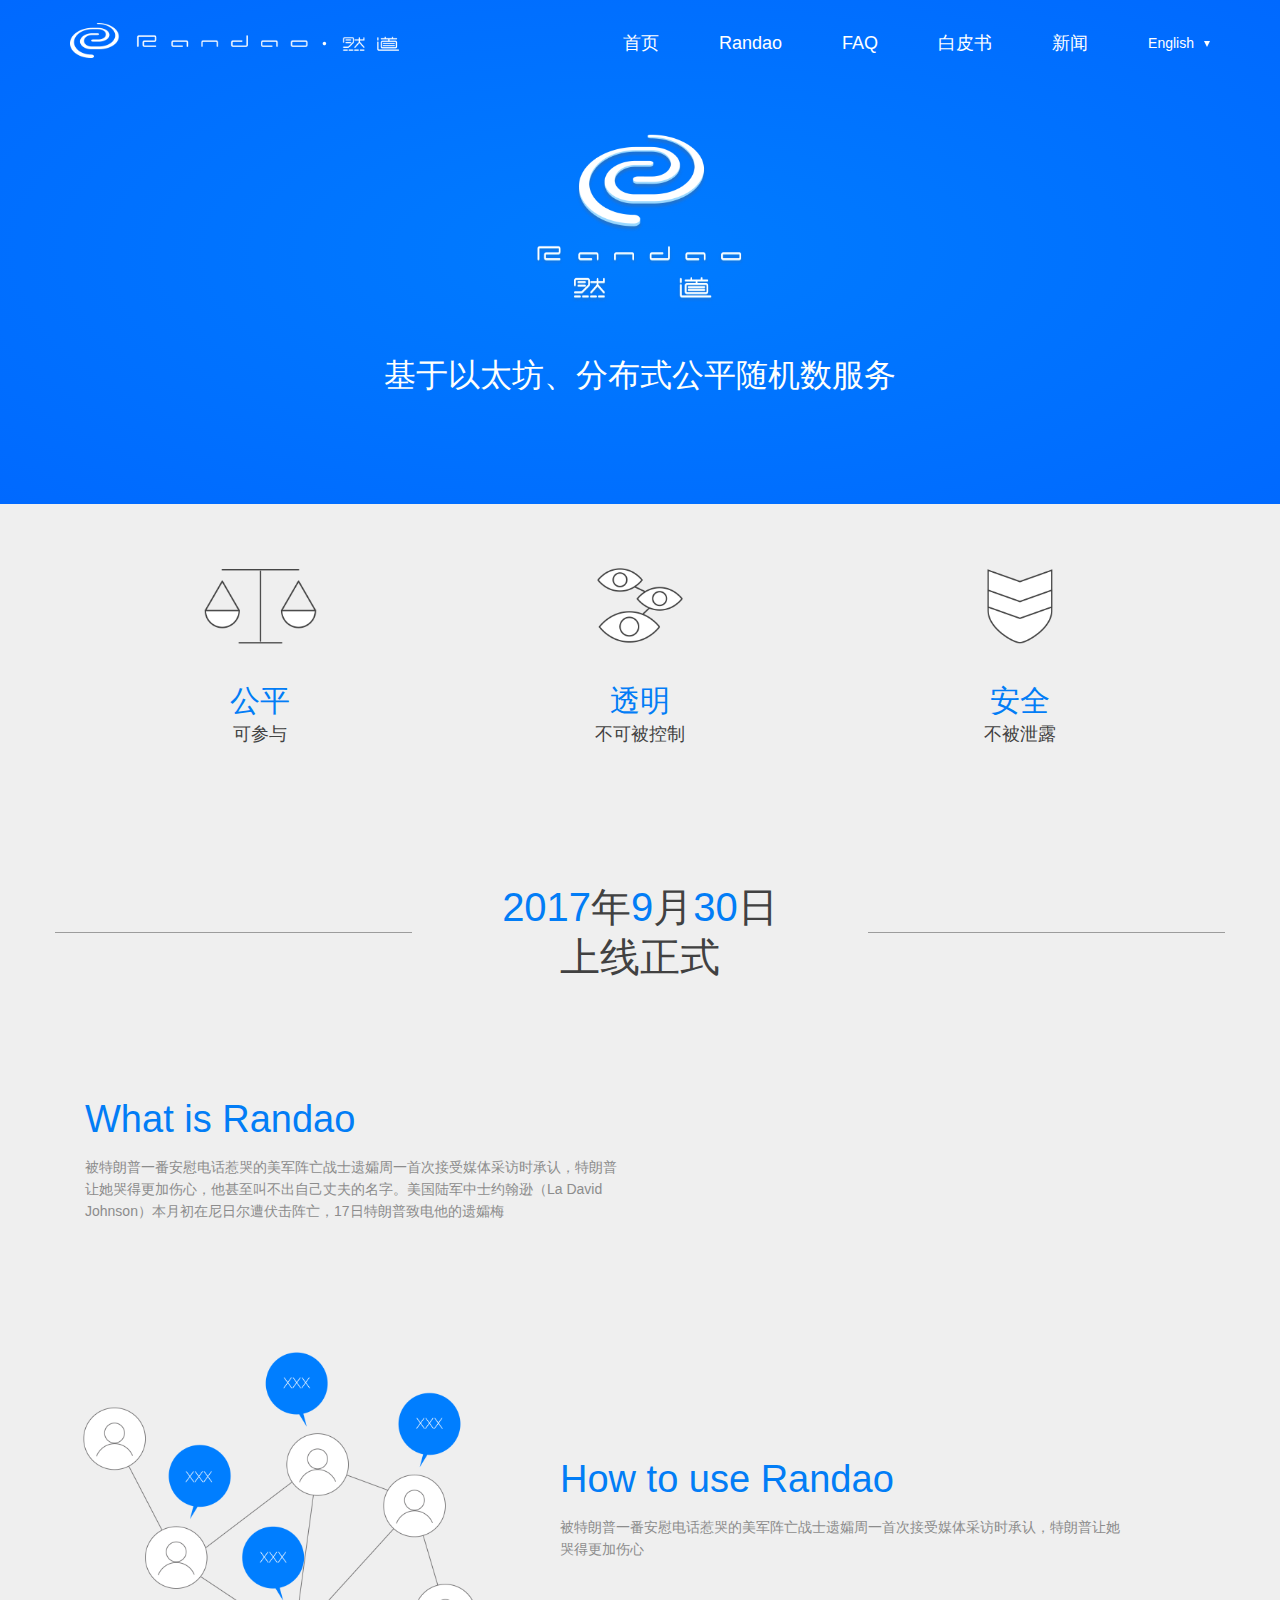
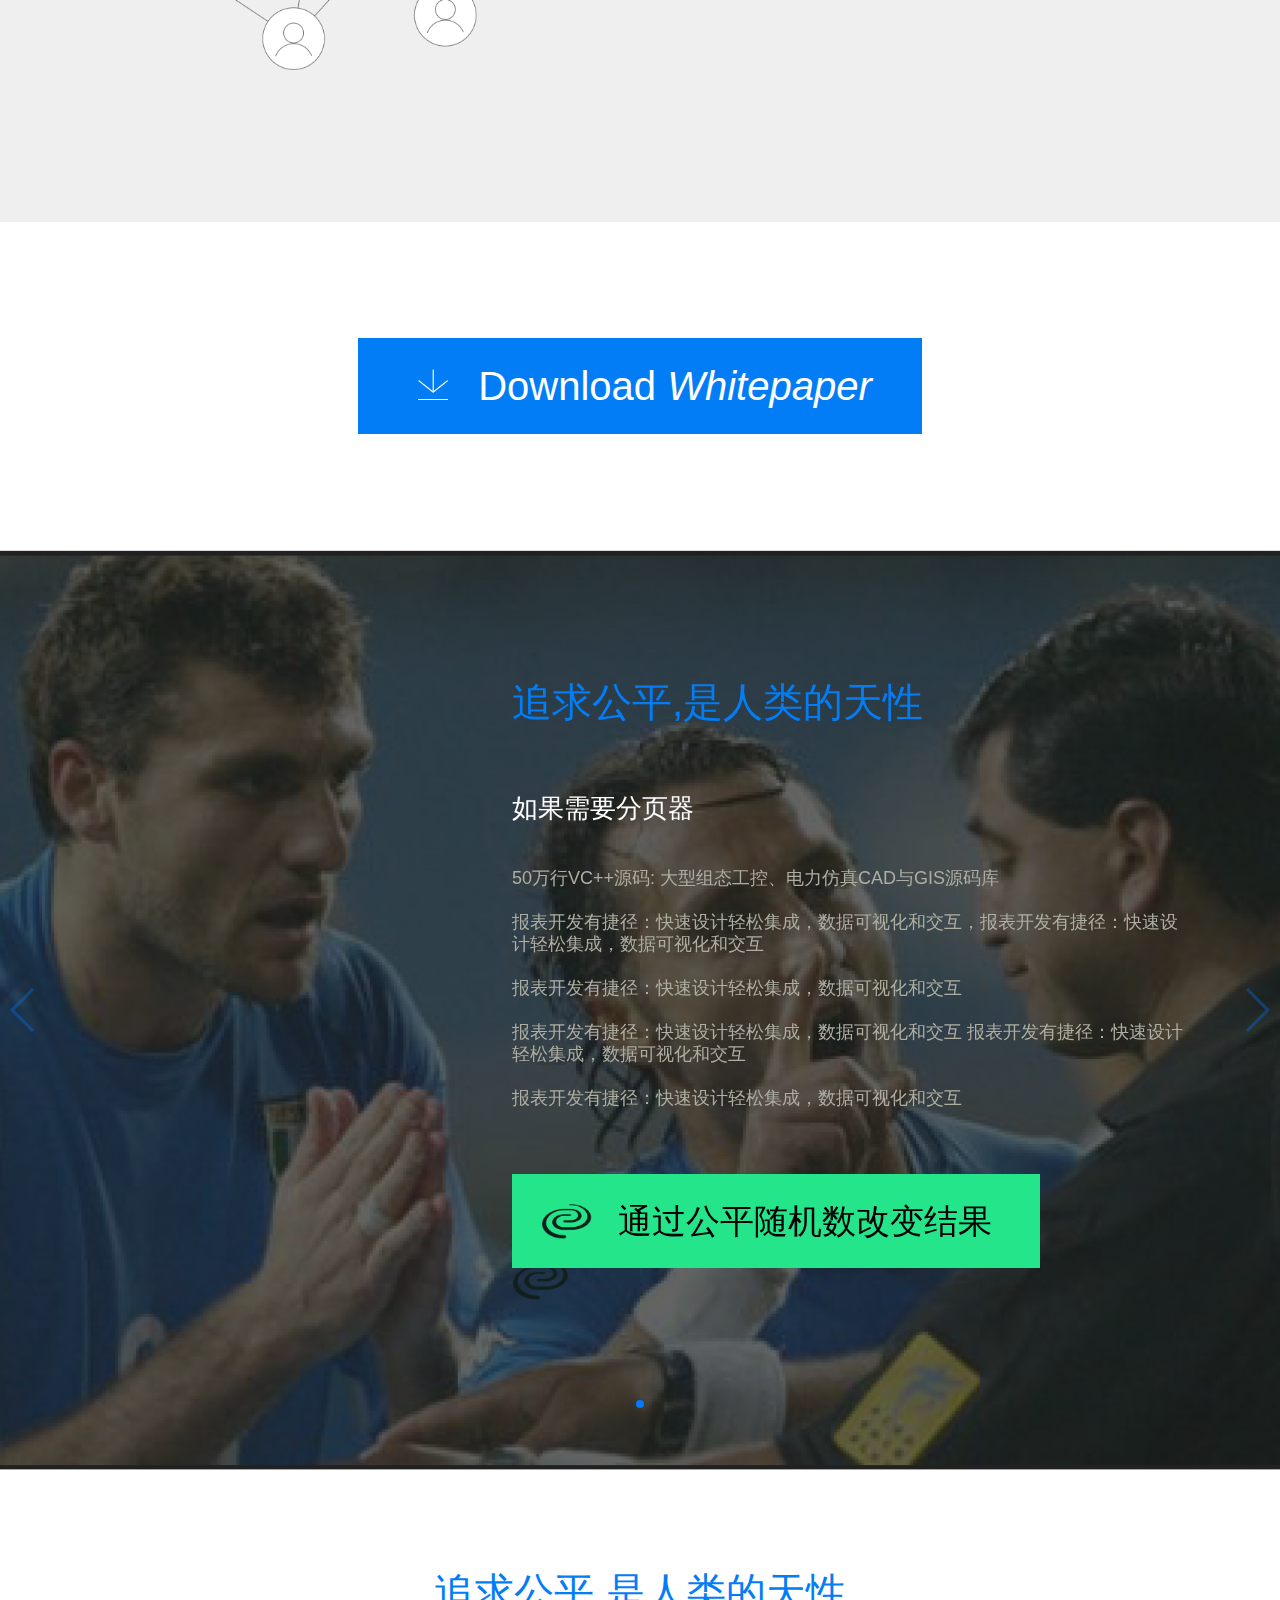
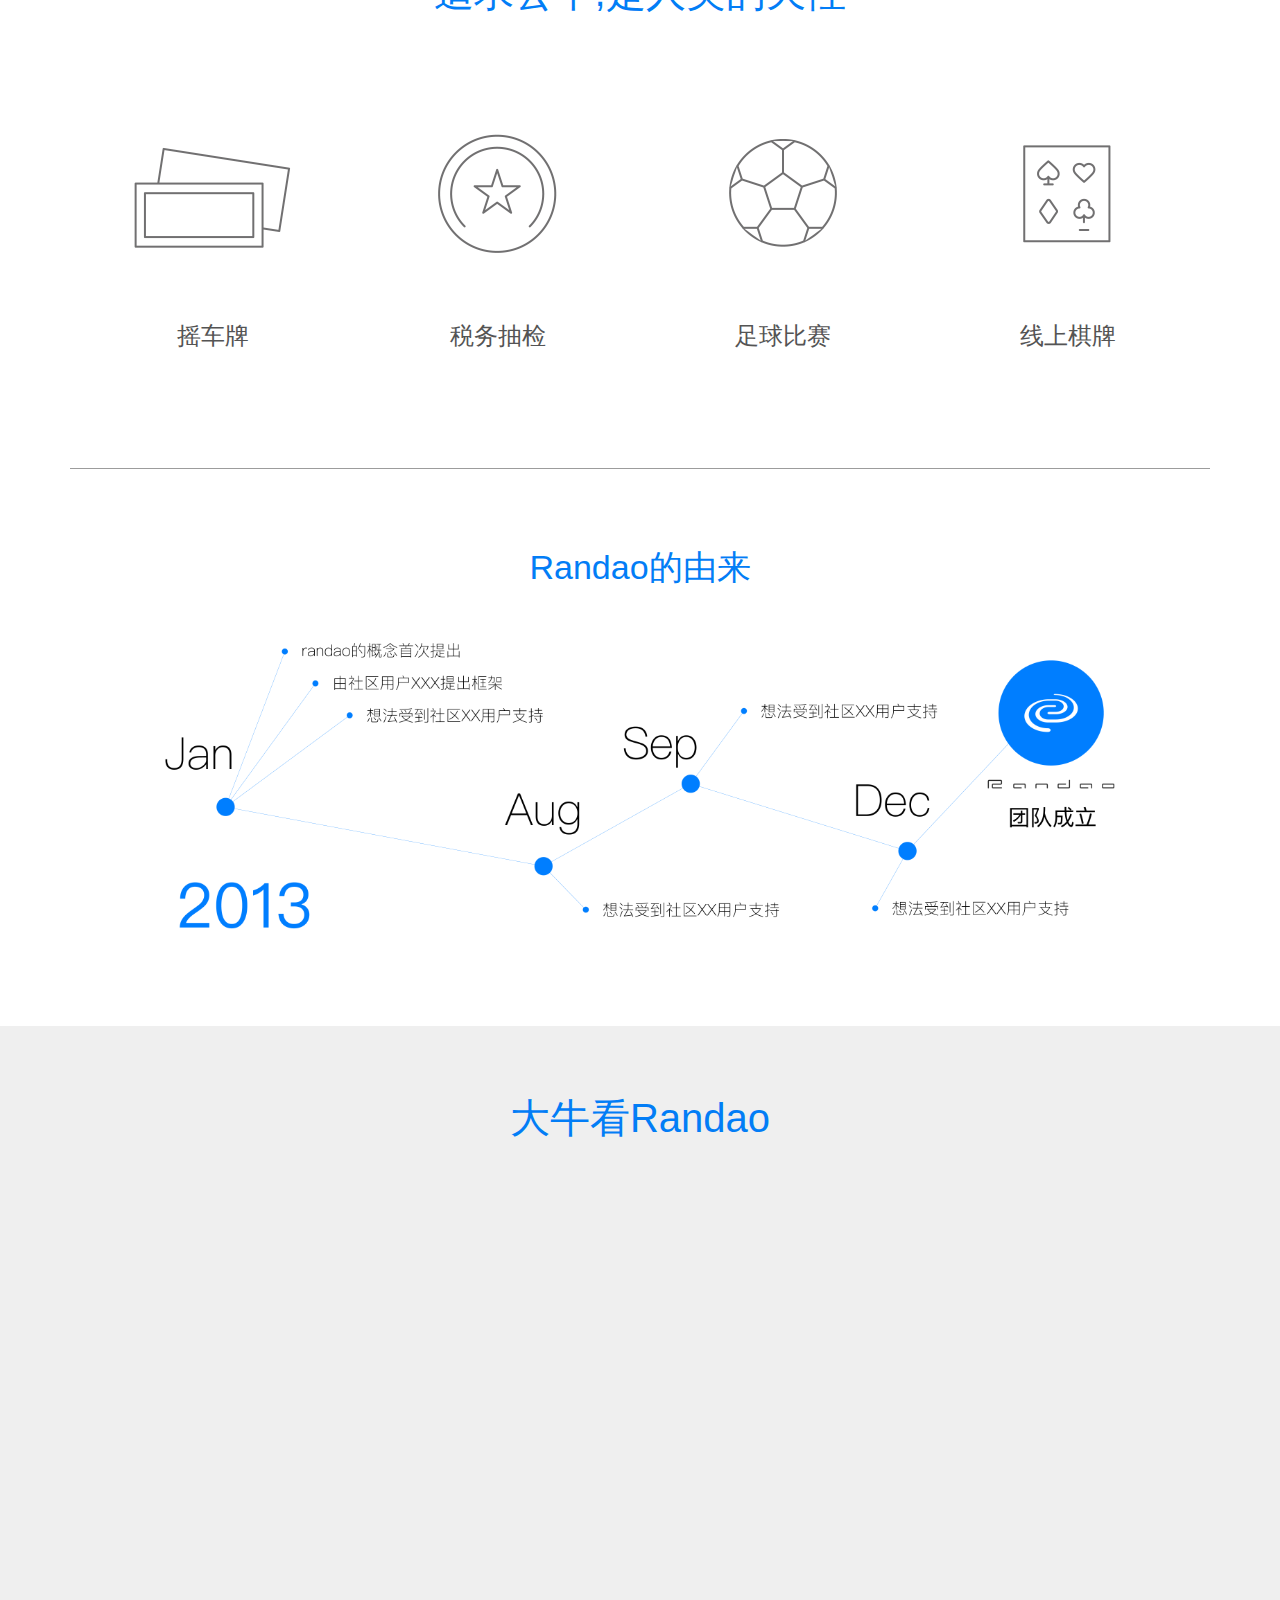
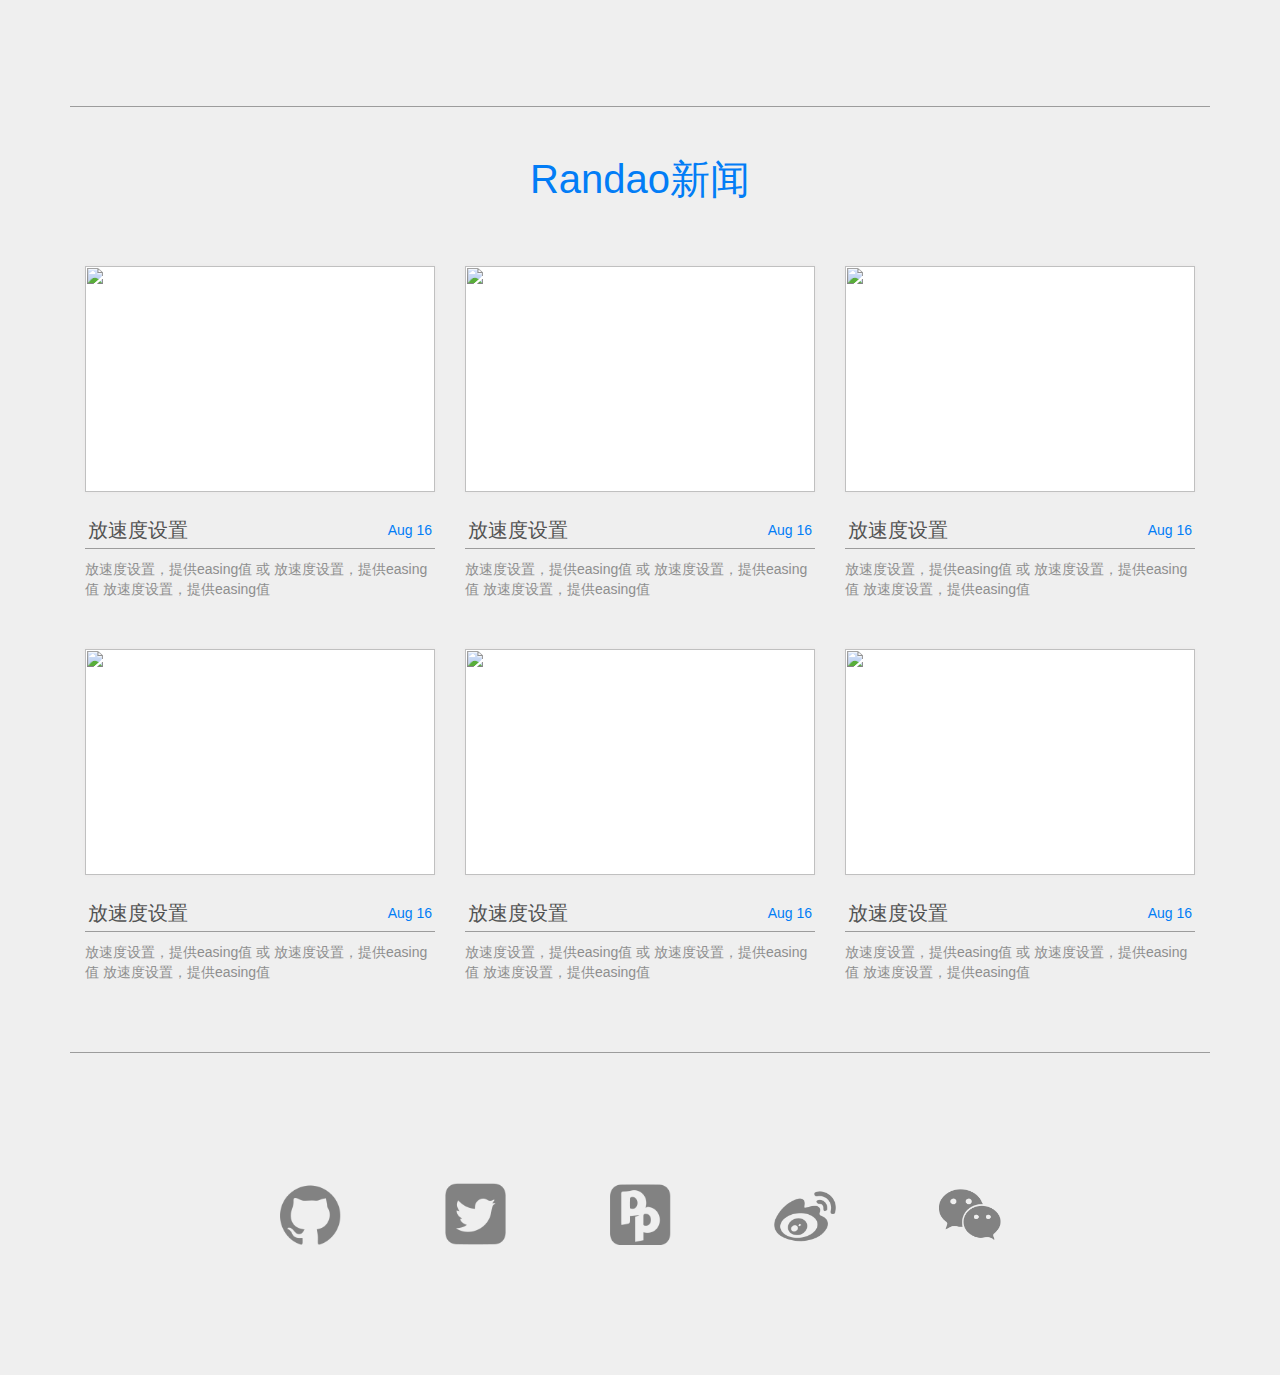
==== index-en.html @ d04df397 "增加新项目" ====
<!DOCTYPE html>
<html>
  <head>
    <meta charset="utf-8">
    <meta name="viewport" content="width=device-width,initial-scale=1, maximum-scale=1, minimum-scale=1, user-scalable=no">
    <link rel='icon' href='images/favicon.ico' type='image/x-ico'/> 
    <title>Randao</title>
  </head>
  <link rel="stylesheet" type="text/css" href="css/swiper.css">
  <link rel="stylesheet" type="text/css" href="css/bootstrap.min.css">
  <link rel="stylesheet" type="text/css" href="css/style.css">
  <body>
  <!--header navbar-fixed-top-->
    <div class="backtotop"><div class="bttbg"></div></div>
    <div class="header-wrap ">
        <div class="navbar navbar-inverse ">
            <div class="container">
                <a href="javascript:void(0);" class="logo"></a>
                <div class="navbar-header">
                    <button class="navbar-toggle collapsed" type="button" data-toggle="collapse" data-target=".navbar-collapse">
                        <span class="sr-only"></span>
                        <span class="icon-bar"></span>
                        <span class="icon-bar"></span>
                        <span class="icon-bar"></span>
                    </button>
                </div>
                <div class="country-box pull-right hidden-xs">
                    <div class="cur-country clearfix">
                        <!-- <img> -->
                        <span>English</span>
                        <i class="san1"></i>
                    </div>
                    <ul class="is-dropdown-submenu">
                        <li  class="is-submenu-item">
                            <a href="index.html">中文</a>
                        </li>
                        <li  class="is-submenu-item">
                            <a href="index-en.html">English</a>
                        </li>
                    </ul>
                </div>
                <div class="navbar-collapse collapse" role="navigation">
                    <ul class="nav navbar-nav">
                        <!-- <li class="hidden-sm hidden-md"><a href="javascript:void(0);">首页</a></li> -->
                        <li><a href="javascript:void(0);">首页</a></li>
                        <li><a href="javascript:void(0);">Randao</a></li>
                        <li><a href="javascript:void(0);">FAQ</a></li>
                        <li><a href="javascript:void(0);">白皮书</a></li>
                        <li><a href="javascript:void(0);">新闻</a></li>
                    </ul>
                </div>
            </div>
        </div>
        <div class="header-main">
            <div class="container">
                <div class="h-logo"></div>
                <p class="h-title">基于以太坊、分布式公平随机数服务</p>
            </div>
            <div class="circle-group">
                <div class="circle circle-1"></div>
                <div class="circle circle-2"></div>
                <div class="circle circle-3"></div>
            </div>
        </div>
    </div>
   <!--end header-->
   <!--introduce-->
   <div class="bg">
        <div class="container animation1">
            <div class="advantage clearfix">
                <div class="col-sm-6 col-md-4">
                    <div class="thumbnail  text-center advantage-infs">
                        <div class="advantage-ph advantage-ph1"></div>
                        <h3>公平</h3>
                        <p>可参与</p>
                    </div>
                </div>
                <div class="col-sm-6 col-md-4">
                    <div class="thumbnail text-center advantage-infs">
                        <div class="advantage-ph advantage-ph2"></div>
                        <h3>透明</h3>
                        <p>不可被控制</p>
                    </div>
                </div>
                <div class="col-sm-6 col-md-4">
                    <div class="thumbnail text-center advantage-infs">
                        <div class="advantage-ph advantage-ph3"></div>
                        <h3>安全</h3>
                        <p>不被泄露</p>
                    </div>
                </div>
            </div>
            <div class="row">
                <div class="online-time-box boxZC">
                    <div class="online-time text-center">
                        <p id="rolling"><em class="year">2017</em>年<em class="month">9</em>月<em class="date">30</em>日</p>
                        <p class="last">上线正式</p>
                    </div>
                </div>
            </div>
            <div class="random-state clearfix">
                <div class="col-sm-6 col-md-6">
                    <dl class="text-style what-randao">
                        <dt>What is Randao</dt>
                        <dd>被特朗普一番安慰电话惹哭的美军阵亡战士遗孀周一首次接受媒体采访时承认，特朗普让她哭得更加伤心，他甚至叫不出自己丈夫的名字。美国陆军中士约翰逊（La David Johnson）本月初在尼日尔遭伏击阵亡，17日特朗普致电他的遗孀梅</dd>
                    </dl>
                </div>
            </div>
            <div class="random-state clearfix">
                <div class="col-sm-5 col-md-5">
                    <div class="with-randao-ph">
                    </div>
                </div>
                <div class="col-sm-7 col-md-7">
                    <dl class="text-style with-randao">
                        <dt>How to use Randao</dt>
                        <dd>被特朗普一番安慰电话惹哭的美军阵亡战士遗孀周一首次接受媒体采访时承认，特朗普让她哭得更加伤心</dd>
                    </dl>
                </div>
            </div>
        </div>
   </div>
   <div class="upload-box text-center">
        <a href="javascript:void(0);" class="upload-btn">
            <span class="upload"><i></i></span>Download <i class="hidden-xs">Whitepaper</i>
        </a>
   </div>
   <!--end introduce-->
   <!--幻灯片-->
    <div class="swiper-container swiper-container-randao">
        <div class="swiper-wrapper">
            <div class="swiper-slide swiper-slide1">
                <div class="swiper-content">
                        <h3 class="title1">追求公平,是人类的天性</h3>
                        <h4 class="swiper-sub-t">如果需要分页器</h4>
                        <p>50万行VC++源码: 大型组态工控、电力仿真CAD与GIS源码库</p>
                        <p>报表开发有捷径：快速设计轻松集成，数据可视化和交互，报表开发有捷径：快速设计轻松集成，数据可视化和交互
        </p>
                        <p>报表开发有捷径：快速设计轻松集成，数据可视化和交互
        </p>
                        <p>报表开发有捷径：快速设计轻松集成，数据可视化和交互
        报表开发有捷径：快速设计轻松集成，数据可视化和交互
        </p>
                        <p>报表开发有捷径：快速设计轻松集成，数据可视化和交互
        </p>
                        <div class="swiper-tag hidden-xs">
                            通过公平随机数改变结果
                        </div>
                </div>
            </div>
<!--             <div class="swiper-slide">Slide 2</div>
            <div class="swiper-slide">Slide 3</div> -->
        </div>
        <!-- 如果需要分页器 -->
        <div class="swiper-pagination"></div>
        <!-- 如果需要导航按钮 -->
        <div class="swiper-button-prev"></div>
        <div class="swiper-button-next"></div>
    </div>
   <!--幻灯片-->
   <!--journey-->
   <div class="journey">
        <div class="container">
            <div class="usage-list text-center">
                <h3 class="usage-list-t">追求公平,是人类的天性</h3>
                <ul class="clearfix list-box">
                    <li class="col-sm-3 col-md-3">
                        <div class="type-ph type-ph1"></div>
                        <p>摇车牌</p>
                    </li>
                    <li class="col-sm-3 col-md-3">
                        <div class="type-ph type-ph2"></div>
                        <p>税务抽检</p>
                    </li>
                    <li class="col-sm-3 col-md-3">
                        <div class="type-ph type-ph3"></div>
                        <p>足球比赛</p>
                    </li>
                    <li class="col-sm-3 col-md-3">
                        <div class="type-ph type-ph4"></div>
                        <p>线上棋牌</p>
                    </li>
                </ul>
            </div>
            <div class="origin">
                 <h3 class="title text-center">Randao的由来</h3>
                 <div class="col-md-10 col-sm-10 origin-ph">
                 </div>
            </div>
        </div>
   </div>
   <!--end journey-->
   <!--use-->
   <div class="bg use-box">
        <div class="container">
            <div class="chat-box box">
                <h3 class="title1 text-center">大牛看Randao</h3>
                <ul class="chat-list  clearfix">
                    <li class="chat-details">
                        <div class="chat-details-ph hidden-xs" ></div>
                        <div class="chat-infs">
                            <h3><em>老李</em>资深专家空手套白狼</h3>
                            <p>放速度设置，提供easing值 或 放速度设置，提供easing值 或 放asing值 或 放速度设置，提供easing值 或 放速度设置，提供easing值 或 </p>
                            <i class="san"></i>
                        </div>
                    </li>
                    <li class="chat-details">
                        <div class="chat-details-ph hidden-xs"></div>
                        <div class="chat-infs">
                            <h3><em>老李</em>资深专家空手套白狼</h3>
                            <p>放速度设置，提供easing值 或 放速度设置，提供easing值 或 放asing值 或 放速度设置，提供easing值 或 放速度设置，提供easing值 或 </p>
                            <i class="san"></i>
                        </div>
                    </li>
                </ul>
            </div>
            <!--新闻-->
            <div class="box news-box">
                <h3 class="title1 text-center">Randao新闻</h3>
                <ul class="news clearfix">
                    <li class="col-sm-4 col-md-4 news-item">
                        <img src="" >
                        <h4 class="news-title clearfix">
                            <em class="pull-right">Aug 16</em>
                            <span>放速度设置</span>
                        </h4>
                        <p>放速度设置，提供easing值 或 放速度设置，提供easing值
                        放速度设置，提供easing值</p>
                    </li>
                    <li class="col-sm-4 col-md-4 news-item">
                        <img src="">
                        <h4 class="news-title clearfix">
                            <em class="pull-right">Aug 16</em>
                            <span>放速度设置</span>
                        </h4>
                        <p>放速度设置，提供easing值 或 放速度设置，提供easing值
                        放速度设置，提供easing值</p>
                    </li>
                    <li class="col-sm-4 col-md-4 news-item">
                        <img src="">
                        <h4 class="news-title clearfix">
                            <em class="pull-right">Aug 16</em>
                            <span>放速度设置</span>
                        </h4>
                        <p>放速度设置，提供easing值 或 放速度设置，提供easing值
                        放速度设置，提供easing值</p>
                    </li>
                                        <li class="col-sm-4 col-md-4 news-item">
                        <img src="">
                        <h4 class="news-title clearfix">
                            <em class="pull-right">Aug 16</em>
                            <span>放速度设置</span>
                        </h4>
                        <p>放速度设置，提供easing值 或 放速度设置，提供easing值
                        放速度设置，提供easing值</p>
                    </li>
                    <li class="col-sm-4 col-md-4 news-item">
                        <img src="">
                        <h4 class="news-title clearfix">
                            <em class="pull-right">Aug 16</em>
                            <span>放速度设置</span>
                        </h4>
                        <p>放速度设置，提供easing值 或 放速度设置，提供easing值
                        放速度设置，提供easing值</p>
                    </li>
                    <li class="col-sm-4 col-md-4 news-item">
                        <img src="">
                        <h4 class="news-title clearfix">
                            <em class="pull-right">Aug 16</em>
                            <span>放速度设置</span>
                        </h4>
                        <p>放速度设置，提供easing值 或 放速度设置，提供easing值
                        放速度设置，提供easing值</p>
                    </li>
                </ul>
            </div>
            <!--合作方-->
            <div class="partner">
                <ul class="col-md-9 partner-wrap clearfix">
                    <li class="col-md-21 col-sm-21"><a href="javascript:void(0);" class="p-icon p-icon1"></a></li>
                    <li class="col-md-21 col-sm-21" ><a href="javascript:void(0);" class="p-icon p-icon2"></a></li>
                    <li class="col-md-21 col-sm-21"><a href="javascript:void(0);" class="p-icon p-icon3"></a></li>
                    <li class="col-md-21 col-sm-21"><a href="javascript:void(0);" class="p-icon p-icon4"></a></li>
                    <li class="col-md-21 col-sm-21"><a href="javascript:void(0);" class="p-icon p-icon5"></a></li>
                </div>
            </div>
        </div>
   </div>
   <!--end use-->
  </body>
</html>
<script type="text/javascript" src="js/jquery-1.11.0.min.js"></script>
<script type="text/javascript" src="js/swiper.min.js"></script>
<script type="text/javascript" src="js/common.js"></script>
<script>
    var swiper = new Swiper('.swiper-container', {
      navigation: {
        nextEl: '.swiper-button-next',
        prevEl: '.swiper-button-prev',
      },
    });
</script>
---- css/style.css ----
@import "reset.css";
body,html{
    width: 100%;
    font-size: 14px;
    color: #414141;
    font-family: PingFangSC-Light,BlinkMacSystemFont,Helvetica Neue,Helvetica,Roboto,Arial,PingFang SC,Hiragino Sans GB,Microsoft Yahei,Microsoft Jhenghei,sans-serif;
}
.nav>li>a{
    padding: 10px 30px
}
.header-wrap {
    height: 504px;
    width: 100%;
    background: radial-gradient(#007cff, #0069ff);
}
.navbar-inverse .navbar-toggle{
    border-color: #fff;
}
.navbar-inverse .navbar-toggle:hover{
    background:#0559d2;
}
.navbar-inverse .navbar-toggle:active,.navbar-inverse .navbar-toggle:visited,.navbar-inverse .navbar-toggle:blur{
    background:#0559d2;
}
.navbar-inverse {
    background-color: transparent;
    border-color: transparent;
    padding-top: 22px;
}
.navbar-nav{
    float: right;
}
.navbar-inverse .navbar-nav>li>a{
    color: #fff;
    font-size: 18px;
    font-weight: 300;
    position: relative;
}
.navbar-inverse li a:hover{
    color:#fff;
    text-decoration: underline;
}
.logo{
    width: 329px;
    height: 35px;
    display: inline-block;
    float: left;
    background:url("../images/logo.png") no-repeat center;
    background-size: contain;
}
.h-logo{
    width: 212px;
    height: 170px;
    background-color: #ccc;
    background:url("../images/logo1.png") no-repeat;
    margin: 50px auto 0px;
    background-size: contain;
    
}
.h-title{
    font-size: 32px;
    font-weight: 300;
    color:#fefffd;
    text-align: center;
    margin-top: 55px;
}
.thumbnail {
    display: block;
    padding: 4px;
    margin-bottom: 20px;
    border: none;
    border-radius: 0px;
    background: none;
}
.bg{
    background: #efefef; 
}
.advantage{
    margin-top: 60px;
}

.advantage-ph1{
    background:url("../images/advantage1.png") no-repeat;  
}
.advantage-ph2{
    background:url("../images/advantage2.png") no-repeat;  
}

.advantage-ph3{
    background:url("../images/advantage3.png") no-repeat;  
}

.advantage .advantage-ph{
    width: 113px;
    height: 76px;
    background-size: contain;
    background-position: center;
    margin: 0px auto;
}

.advantage-infs h3{
    color: #027df6;
    font-size: 30px;
    margin-top: 40px;
} 

.advantage-infs p{
    color: #414141;
    font-size: 18px;
    font-weight: 300;
    margin-top: 5px;
} 
.online-time-box {
    margin:110px 0px;
    position: relative;
    height: 100px;
}
.online-time-box:after{
    content: '';
    position: absolute;
    width: 100%;
    height: 0px;
    border-top:1px solid #9c9c9c;
    top: 50%;
    left: 0px;
}

.online-time{
    background: #efefef;
    padding: 0px 90px;
    font-size: 40px;
    font-weight: 300;
    position: relative;
    z-index: 3;

}
.online-time em {
    color: #027df6;
    font-weight: 400;
}
.online-time p:last-of-type{
    margin-top: 10px;
}
.text-style{

}
.text-style dt{
    font-size: 38px;
    color: #027df6;
}
.text-style dd{
    margin-top: 10px;
    line-height: 22px;
    color: #8c8c8c;
}
.what-randao{
    height: 260px;
}

.with-randao {
    height: 370px;
}
.with-randao{
    margin-top: 100px;
}
.with-randao dd{
    width: 90%;
}
.with-randao-ph{
    width: 397px;
    height: 318px;
    background: url("../images/with.png") no-repeat;
    background-size: contain;
    float: right;
    margin-right: 50px;
}
.upload-box{
}
.upload-btn{
    /*width: 384px;*/
    line-height: 96px;
    margin: 116px auto;
    display: block;
    background: #027df6;
    color: #fff;
    text-align: center;
    font-size: 40px;
    padding: 0px 50px 0px 90px;
    display: inline-block;
}

.upload-btn:hover{
    color: #fff;
    background:#0561bd;
}
.usage-list{
    padding: 100px 0px 120px;
    border-bottom: 1px solid #9c9c9c;
}
.usage-list-t{
    font-size: 40px;
    color:#027df6;
}
.list-box li{
    margin-top: 120px;
    transition: 1s all;
}

.list-box li:hover{
    transform: translate3d(0,-2px,0);
}
.list-box li p{
    margin-top: 70px;
    font-size: 24px;
    color: #545454;
}
.origin .title{
    margin: 80px 0px 50px 0px;
}
.origin-ph{
    /*width: 1000px;*/
    height: 300px;
    float: none;
    background: url("../images/journey.png") no-repeat center;
    background-size: contain;
    margin: 0px auto 90px;
}
.chat-box .title1{
    margin-top: 70px;
}
.chat-list{
    width: 90%;
    margin: 0px auto
}
.type-ph{
    width: 157px;
    height: 120px;
    background-repeat: no-repeat;
    background-position: center;
    margin: 0px auto;
}
.type-ph1{background-image: url("../images/car.png")}
.type-ph2{background-image: url("../images/revenue.png")}
.type-ph3{background-image: url("../images/football.png")}
.type-ph4{background-image: url("../images/board.png")}
.chat-list li {
    margin-top: 70px;
    position: relative;
    opacity: 0;
}
.animation2 .chat-details{
    animation: 2s shiftY both;
}
.animation2 .chat-details:nth-of-type(2){
    animation-delay: 1s;
}
.animation2 .chat-details:nth-of-type(3){
    animation-delay: 1.5s;
}
.animation2 .chat-details:nth-of-type(4){
    animation-delay: 2s;
}
.chat-details-ph{
    width: 200px;
    height: 200px;
    border-radius: 50%;
    background:#fff;
    box-shadow: 0px 0px 3px #eae7e7;
    position: absolute;
    top: -10px;
    left: 0px;

}
.chat-infs{
    background:#fff;
    box-shadow: 0px 0px 3px #eae7e7;
    font-size: 13px;
    padding: 40px 50px;
    margin-left: 300px;
    position: relative;
    color:#838383;
}
.chat-infs .san{
    position: absolute;
    left: -36px;
    bottom: 0px;
}
.chat-infs h3 em{
    font-size: 30px;
    color: #027df6;
    margin-right: 20px;
}

.chat-infs p{
    font-size: 13px;
    line-height: 20px;
    margin-top: 25px;
}
.news-item{
    margin-top: 50px;
}
.news-item p{
    color:#8e8e8e;
    line-height: 20px;
    margin-top: 10px;
}
.news-item img{
    height: 226px;
    width: 100%;
    background: #fff;
    border: none;
    box-shadow: 0px 0px 3px #eae7e7;
}
.news-box .title1{
    margin:50px 0px 15px;
}
.news-title{
    border-bottom: 1px solid #9c9c9c; 
    margin-top: 20px;
    line-height: 32px;
    color: #525252;
    padding: 0px 3px;
}
.news-title span{
    font-size: 20px;
}

.news-title em{
    color:#027df6;
}
.partner{
    padding: 130px 0px;
}
.partner-wrap{
    margin:0px auto;
    float: none;
}
.p-icon1{background: url("../images/1.png") no-repeat;}
.p-icon2{background: url("../images/2.png") no-repeat;}
.p-icon3{background: url("../images/3.png") no-repeat;}
.p-icon4{background: url("../images/4.png") no-repeat;}
.p-icon5{background: url("../images/5.png") no-repeat;}
.p-icon{
    width: 62px;
    height: 62px;
    margin: 0px auto;
    display: block;
    background-size: contain;
    background-position: center;
}
.cur-country{
    margin: 13px 0px 0px 30px;
    color: #fff;

}
.cur-country img{
    width: 20px;
    height: 20px;
    border-radius: 50%;
    float: left;
    margin-right: 10px;
}

.cur-country span{
    float: left;
    margin-right: 10px;
}
.cur-country .san1{
    float: right;
    margin-top: 5px;
}

.swiper-container {
  width: 100%;
  height: 920px;
}
.swiper-slide {
    font-size: 18px;
    /* Center slide text vertically */
}
.swiper-slide1{
    background:url('../images/bg1.png') no-repeat;
    background-size: cover;
    background-attachment:fixed;
    background-position:center;
}
.swiper-content{
    position: absolute;
    left: 40%;
    top: 130px;
    color: #fff;

}
.swiper-content .swiper-sub-t{
    margin-top: 70px;
    font-size: 26px;
}
.swiper-content p{
    font-size: 18px;
    color: #adada2;
    margin-top: 22px;
    line-height: 22px;
    font-weight: 300;
    max-width: 680px;
}
.swiper-content p:first-of-type{
    margin-top: 45px;
}
.swiper-tag{
    background: #25e58b url("../images/logo2.png") no-repeat  30px center;
    background-size: 50px 35px;
    display: inline-block;
    font-size: 34px;
    line-height: 94px;
    padding:0px 48px 0px 106px;
    margin-top: 65px;
    color: #000;
    transition: 1s background-color;
}
.swiper-tag:hover{
    background-color: #16c171

}
.upload{
    width: 30px;
    border-bottom: 1px solid #fff;
    display: inline-block;
    position: relative;
    margin: 0px 30px 0px -30px;
}
.upload i{
    position: absolute;
    top: -30px;
    left: 50%;
    width: 30px;
    height: 30px;
    display: block;
    margin-left: -15px;
    background: url("../images/upload.png") no-repeat center;
    background-size: contain;
    animation: 2s max infinite both ;
}
.swiper-pagination-fraction, .swiper-pagination-custom, .swiper-container-horizontal > .swiper-pagination-bullets{
    bottom: 60px;
}
.country-box{
    position: relative;
    transition: 1s display;
}
.is-dropdown-submenu{
    padding: 9px;
    background: #fefefe;
    border-radius: 3px;
    border: 1px solid #eee;
    box-shadow: 0 5px 10px 0 rgba(0,0,0,.05);
    right: 0;
    top: 100%;
    position: absolute;
    width: 90px;
    display: none;
    z-index: 4;
}/*
.country-box:hover .is-dropdown-submenu{
    display: block;

}*/
.is-dropdown-submenu>li {
    vertical-align: middle;
}
.is-dropdown-submenu a{
    transition: color .2s ease,border-color .2s ease;
    color: rgba(0,0,0,.6);
    padding: 10px;
    display: block;
}
.is-dropdown-submenu a:hover{
    color: #027df6 !important;
    text-decoration: none  !important;
}
.backtotop {
    height: 50px;
    position: fixed;
    bottom: 55px;
    right: -60px;
    z-index: 9999;
    cursor: pointer;
    -moz-transition: all 1s ease;
    -webkit-transition: all 1s ease;
    -o-transition: all 1s ease;
    transition: all 1s ease;
}
.backtotop.showme {
    right: 12px;
    -moz-transform: scale(1) rotate(-360deg) translate(0);
    -webkit-transform: scale(1) rotate(-360deg) translate(0);
    -o-transform: scale(1) rotate(-360deg) translate(0);
    transform: scale(1) rotate(-360deg) translate(0);
}
.backtotop .bttbg {
    width: 50px;
    height: 50px;
    background: url(../images/top_button.png) no-repeat;
}
@media (max-width: 768px){
    .col-sm-21 {
        width: 33%;
    }
    .logo{
        width: 214px;
        height: 24px;
    }
    .navbar-toggle{
        margin-top: 0px;
    }
    .navbar-inverse .navbar-collapse, .navbar-inverse .navbar-form{
        border-color: #0070ff;
        background-color: rgba(255,255,255, 0.1);
        border-bottom: 1px solid #0070ff;
        position: absolute;
        right: 20px;
        z-index: 10;
    }
   .swiper-content p {
        max-width: 300px;
        font-size: 12px;
        margin-top: 10px;
   }
   .chat-infs{
        background:#fff;
        box-shadow: 0px 0px 3px #eae7e7;
        font-size: 13px;
        padding:15px 10px;
        margin-left: 10px;
        position: relative;
        color:#838383;
    }
    .upload-btn{
        width: 90%;
        font-size: 30px;
    }
    .online-time{
        padding: 0px 40px; 
        font-size: 30px;
    }
    .partner{
        padding: 30px 0px;
    }
    .with-randao-ph{
        width: 317px;
        height: 254px;
    }
    .h-title{
        font-size: 26px;
    }
    .online-time-box {
        margin: 50px 0px;
    }
    .origin-ph{
        margin: 0px auto;
    }
    .list-box li {
        margin-top: 80px;
    }
    .list-box li p {
        margin-top: 30px;
    }
    .usage-list-t,.title1 {
        font-size: 30px;
    }
    .origin .title {
        margin: 80px 0px 0px 0px;
    }
    .chat-infs h3 em {
        font-size: 20px;
    }
    .advantage-infs h3{
        font-size: 26px;
    }
}
/**/
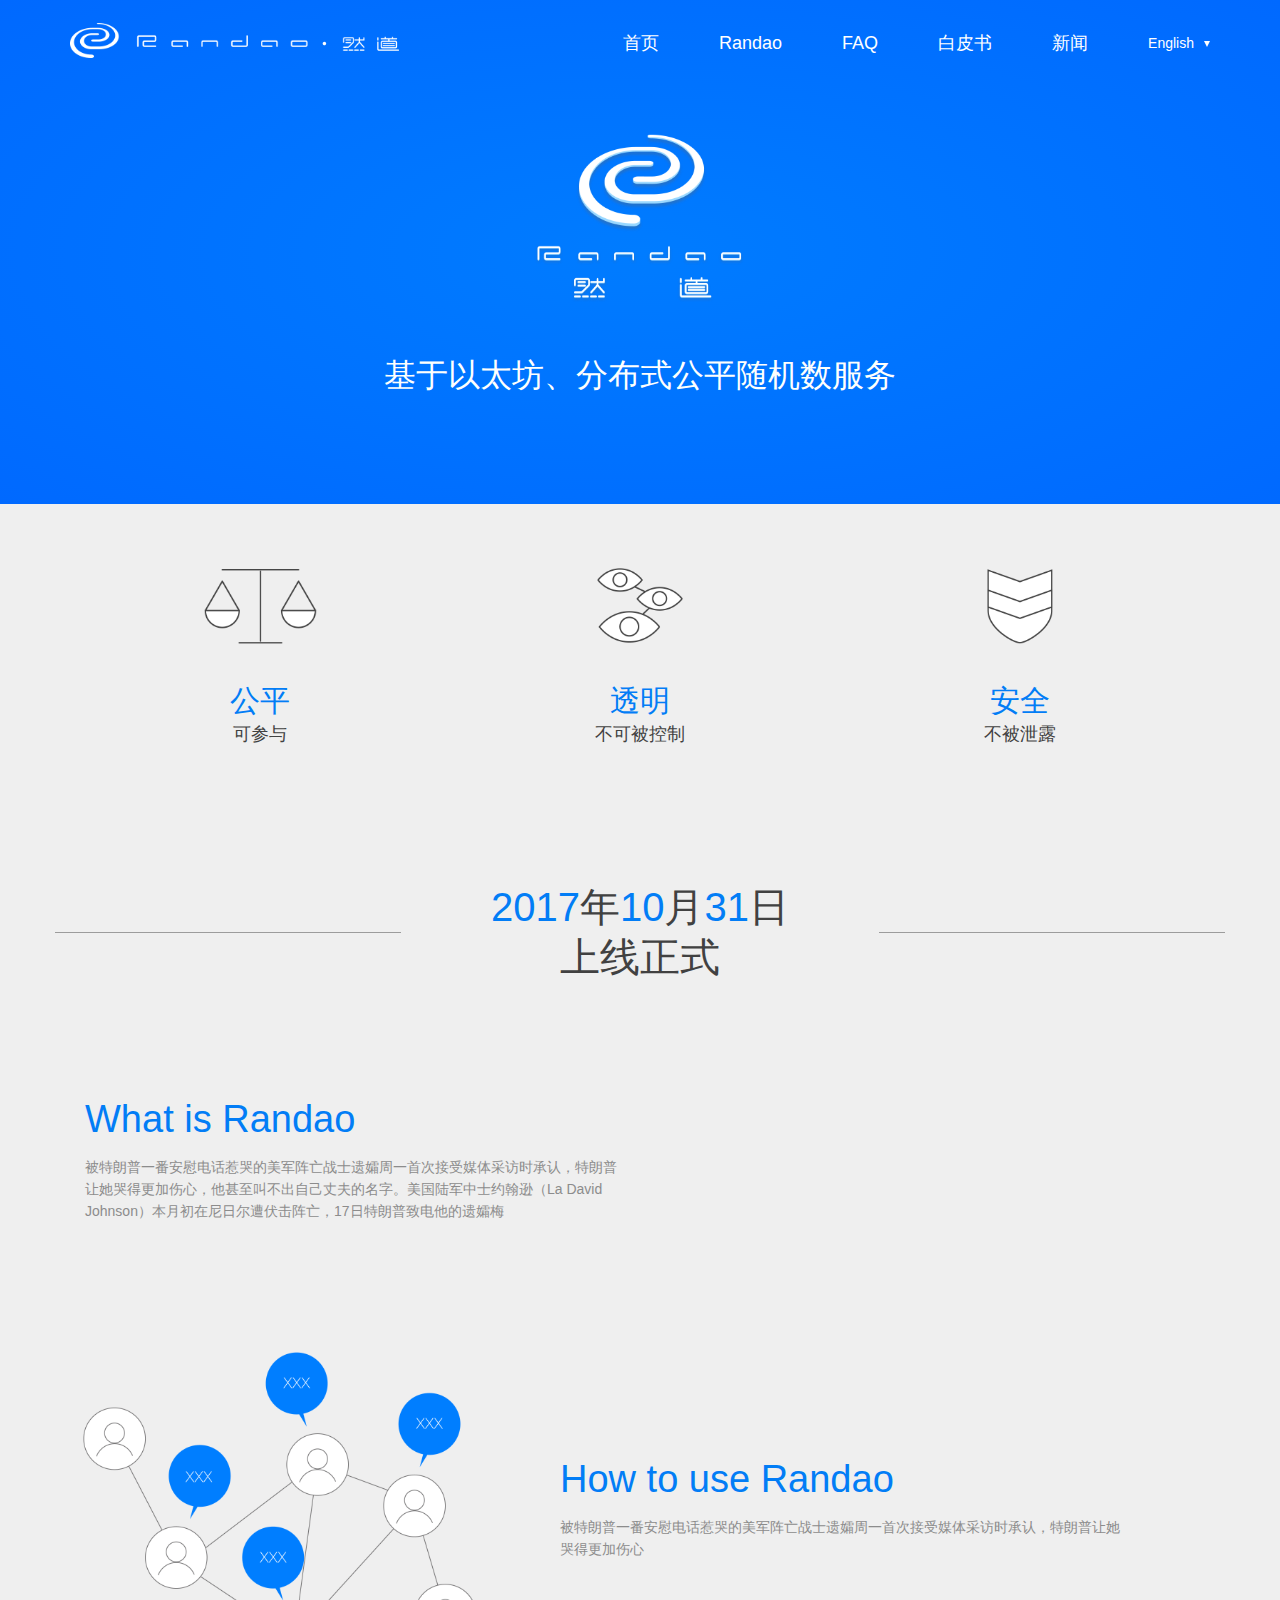
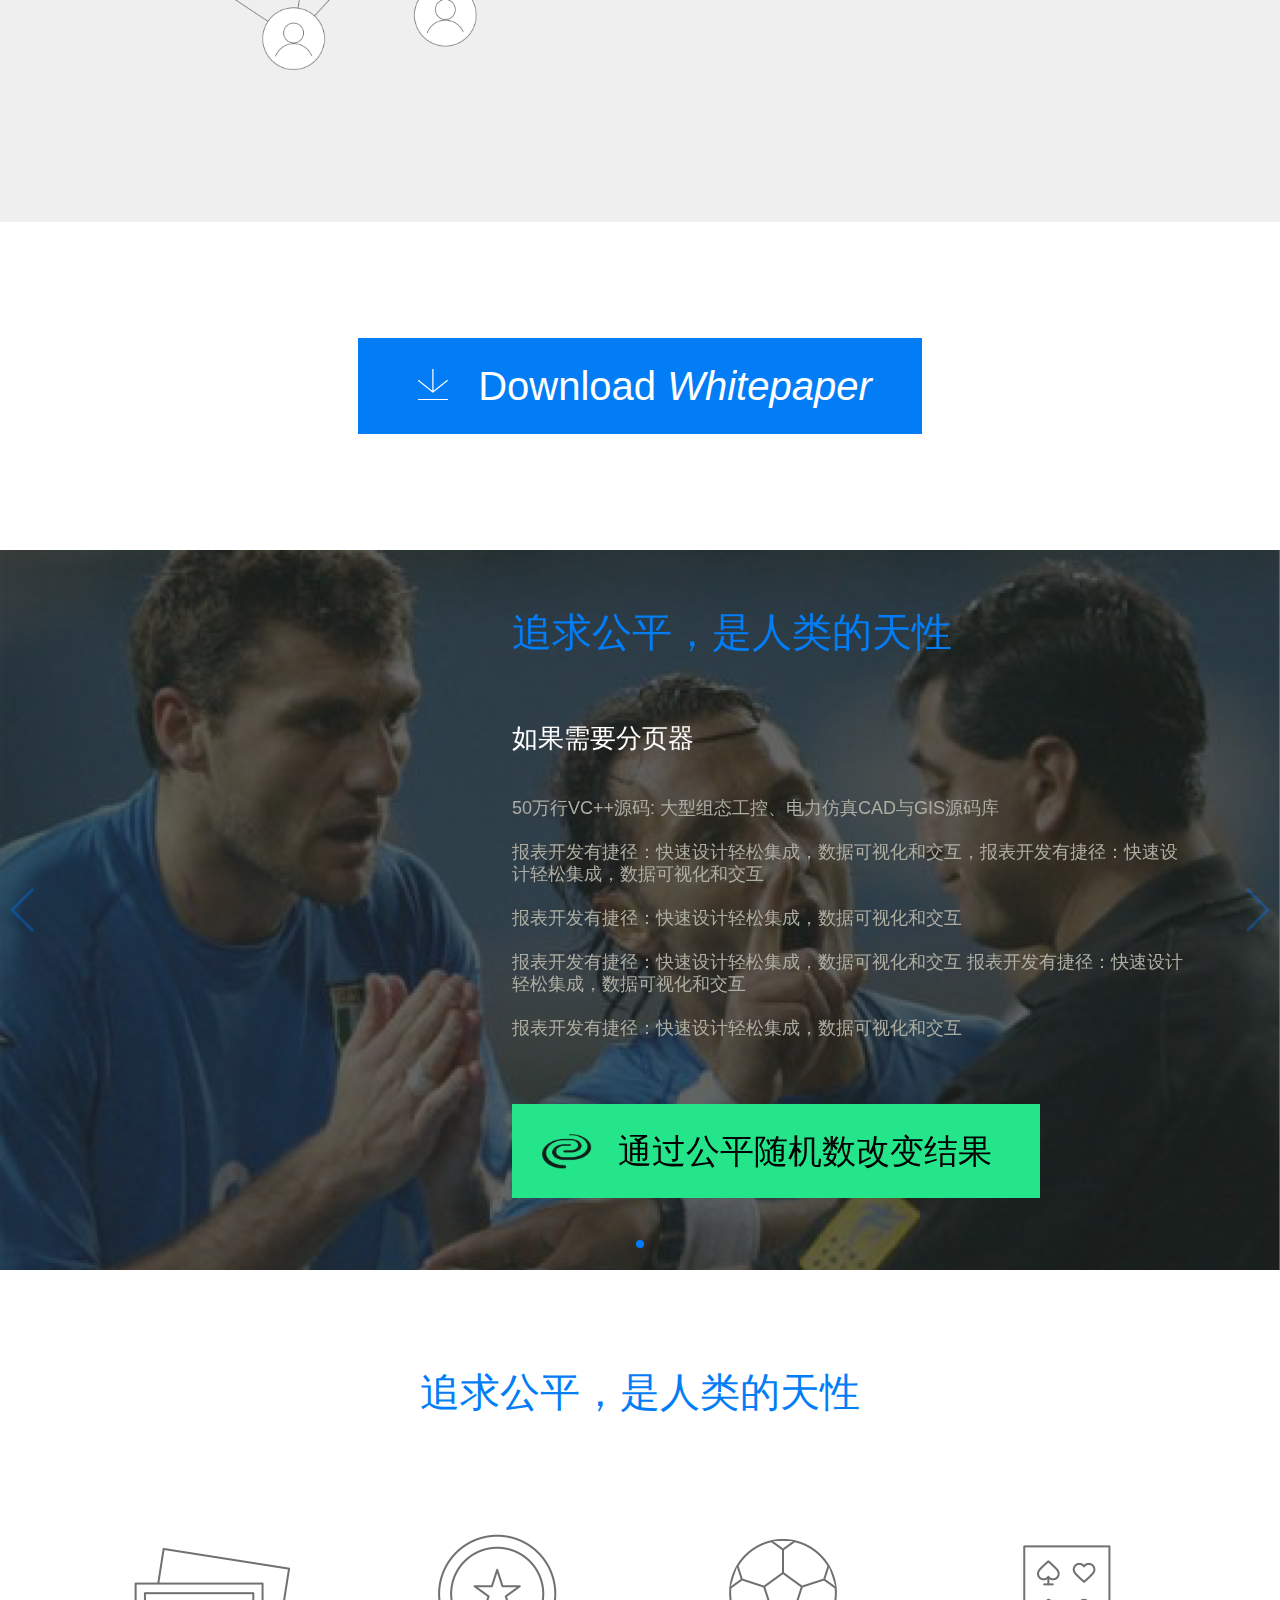
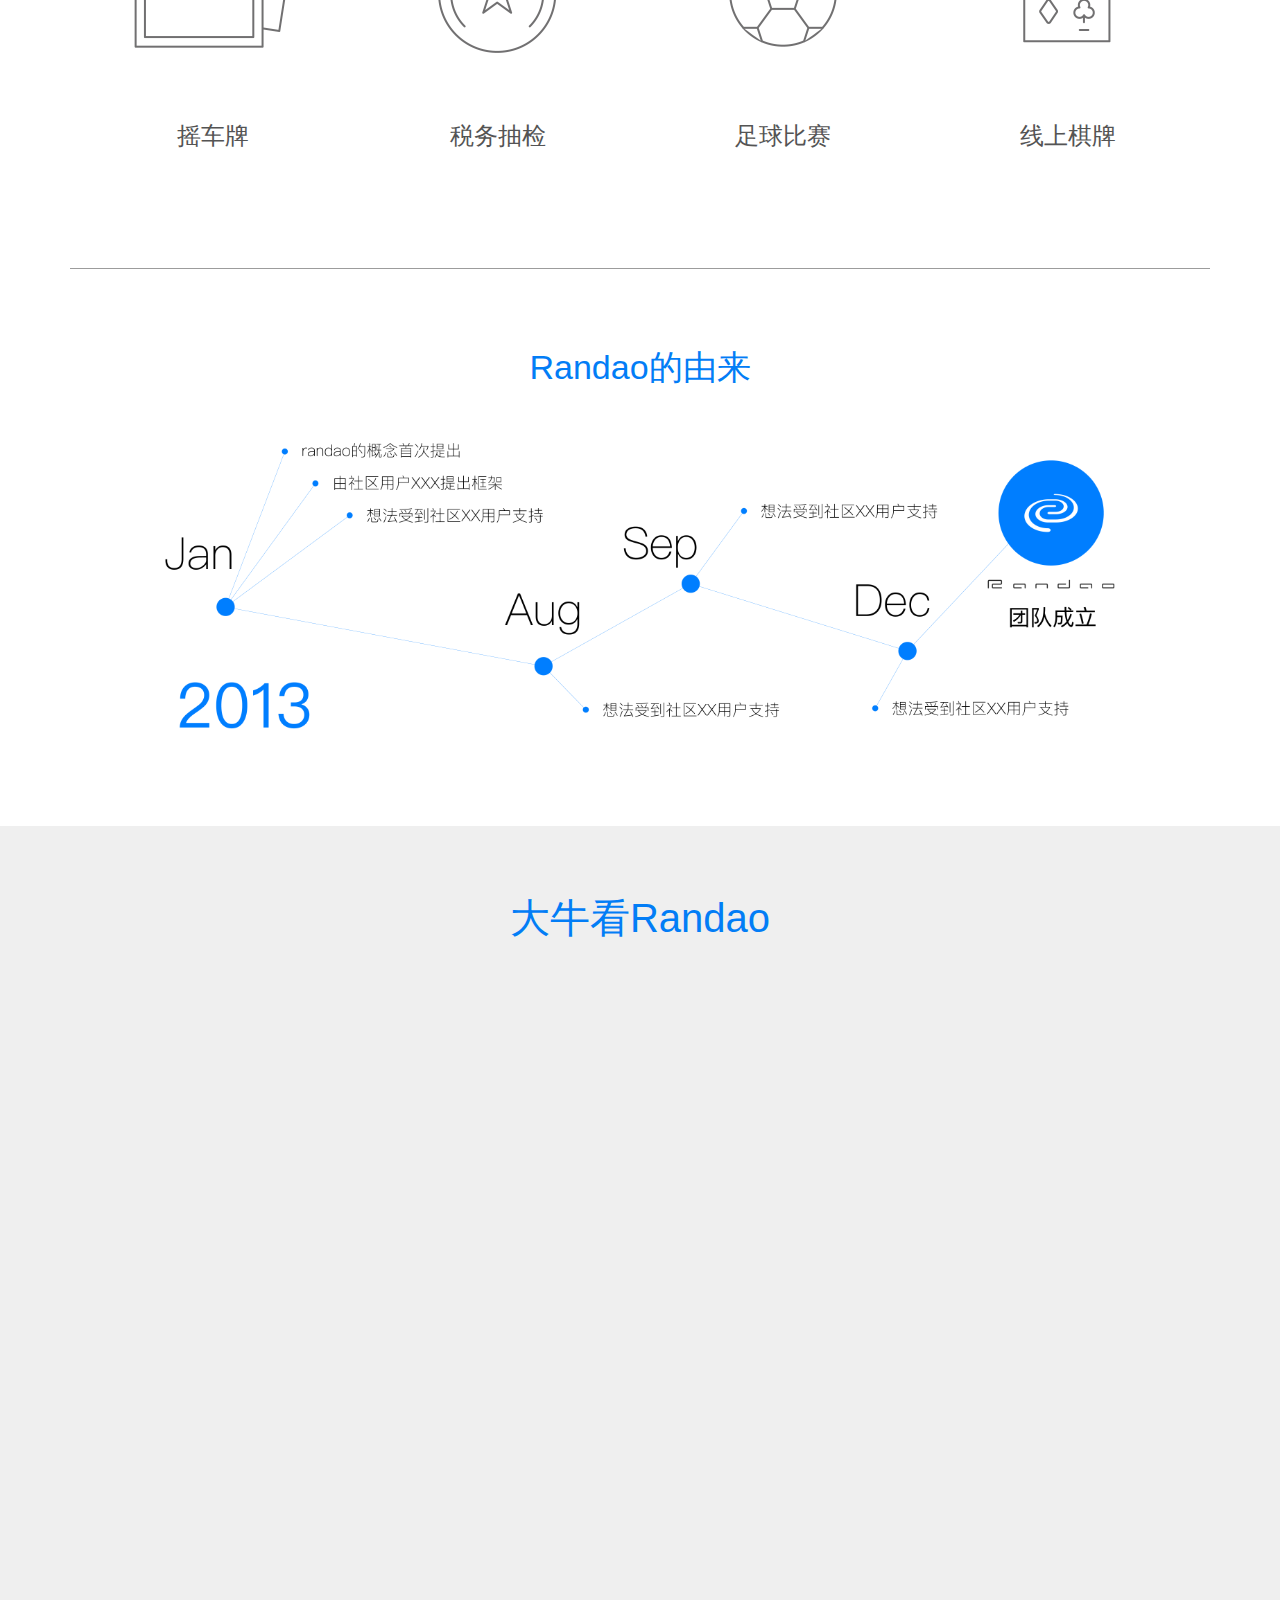
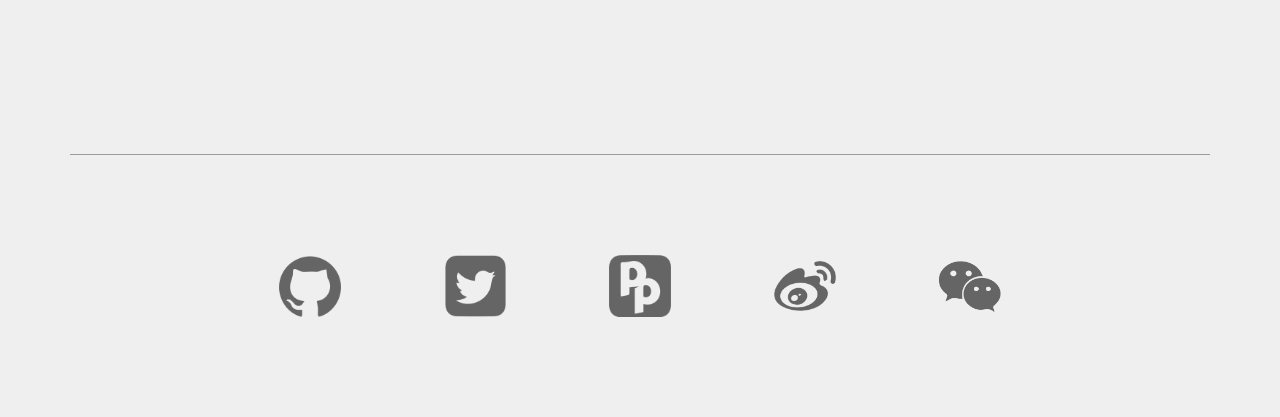
==== commit e4e5d5ef: "修改" ====
--- a/index-en.html
+++ b/index-en.html
@@ -32,10 +32,10 @@
                     </div>
                     <ul class="is-dropdown-submenu">
                         <li  class="is-submenu-item">
-                            <a href="index.html">中文</a>
+                            <a href="index.html"><i class="country-icon chn"></i>中文</a>
                         </li>
                         <li  class="is-submenu-item">
-                            <a href="index-en.html">English</a>
+                            <a href="index-en.html"><i class="country-icon en"></i>English</a>
                         </li>
                     </ul>
                 </div>
@@ -93,7 +93,7 @@
             <div class="row">
                 <div class="online-time-box boxZC">
                     <div class="online-time text-center">
-                        <p id="rolling"><em class="year">2017</em>年<em class="month">9</em>月<em class="date">30</em>日</p>
+                        <p id="rolling"><em class="year">2017</em>年<em class="month">10</em>月<em class="date">31</em>日</p>
                         <p class="last">上线正式</p>
                     </div>
                 </div>
@@ -131,7 +131,7 @@
         <div class="swiper-wrapper">
             <div class="swiper-slide swiper-slide1">
                 <div class="swiper-content">
-                        <h3 class="title1">追求公平,是人类的天性</h3>
+                        <h3 class="title1">追求公平，是人类的天性</h3>
                         <h4 class="swiper-sub-t">如果需要分页器</h4>
                         <p>50万行VC++源码: 大型组态工控、电力仿真CAD与GIS源码库</p>
                         <p>报表开发有捷径：快速设计轻松集成，数据可视化和交互，报表开发有捷径：快速设计轻松集成，数据可视化和交互
@@ -162,7 +162,7 @@
    <div class="journey">
         <div class="container">
             <div class="usage-list text-center">
-                <h3 class="usage-list-t">追求公平,是人类的天性</h3>
+                <h3 class="usage-list-t">追求公平，是人类的天性</h3>
                 <ul class="clearfix list-box">
                     <li class="col-sm-3 col-md-3">
                         <div class="type-ph type-ph1"></div>
@@ -212,10 +212,18 @@
                             <i class="san"></i>
                         </div>
                     </li>
+                    <li class="chat-details">
+                        <div class="chat-details-ph hidden-xs"></div>
+                        <div class="chat-infs">
+                            <h3><em>老李</em>资深专家空手套白狼</h3>
+                            <p>放速度设置，提供easing值 或 放速度设置，提供easing值 或 放asing值 或 放速度设置，提供easing值 或 放速度设置，提供easing值 或 </p>
+                            <i class="san"></i>
+                        </div>
+                    </li>
                 </ul>
             </div>
             <!--新闻-->
-            <div class="box news-box">
+<!--             <div class="box news-box">
                 <h3 class="title1 text-center">Randao新闻</h3>
                 <ul class="news clearfix">
                     <li class="col-sm-4 col-md-4 news-item">
@@ -273,7 +281,7 @@
                         放速度设置，提供easing值</p>
                     </li>
                 </ul>
-            </div>
+            </div> -->
             <!--合作方-->
             <div class="partner">
                 <ul class="col-md-9 partner-wrap clearfix">
--- a/css/style.css
+++ b/css/style.css
@@ -182,15 +182,17 @@
     margin: 116px auto;
     display: block;
     background: #027df6;
-    color: #fff;
+    color: #fff   !important;
     text-align: center;
     font-size: 40px;
     padding: 0px 50px 0px 90px;
     display: inline-block;
+    text-decoration: none !important;
+    transition: 1s all;
+
 }
 
 .upload-btn:hover{
-    color: #fff;
     background:#0561bd;
 }
 .usage-list{
@@ -329,24 +331,36 @@
     color:#027df6;
 }
 .partner{
-    padding: 130px 0px;
+    padding: 100px 0px;
 }
 .partner-wrap{
     margin:0px auto;
     float: none;
 }
-.p-icon1{background: url("../images/1.png") no-repeat;}
-.p-icon2{background: url("../images/2.png") no-repeat;}
-.p-icon3{background: url("../images/3.png") no-repeat;}
-.p-icon4{background: url("../images/4.png") no-repeat;}
-.p-icon5{background: url("../images/5.png") no-repeat;}
+.partner-wrap li {
+    height: 62px;
+
+}
+.p-icon1{background: url("../images/1h.png") no-repeat;}
+.p-icon2{background: url("../images/2h.png") no-repeat;}
+.p-icon3{background: url("../images/3h.png") no-repeat;}
+.p-icon4{background: url("../images/4h.png") no-repeat;}
+.p-icon5{background: url("../images/5h.png") no-repeat;}/*
+.p-icon1:hover{background: url("../images/1h.png") no-repeat; background-size:contain;}
+.p-icon2:hover{background: url("../images/2h.png") no-repeat;}
+.p-icon3:hover{background: url("../images/3h.png") no-repeat;}
+.p-icon4:hover{background: url("../images/4h.png") no-repeat;}
+.p-icon5:hover{background: url("../images/5h.png") no-repeat;}*/
+
 .p-icon{
     width: 62px;
     height: 62px;
     margin: 0px auto;
     display: block;
-    background-size: contain;
     background-position: center;
+    background-size:contain;
+    /*transition: 1s all ease;*/
+
 }
 .cur-country{
     margin: 13px 0px 0px 30px;
@@ -372,7 +386,7 @@
 
 .swiper-container {
   width: 100%;
-  height: 920px;
+  height: 720px;
 }
 .swiper-slide {
     font-size: 18px;
@@ -387,7 +401,7 @@
 .swiper-content{
     position: absolute;
     left: 40%;
-    top: 130px;
+    top: 60px;
     color: #fff;
 
 }
@@ -441,12 +455,30 @@
     animation: 2s max infinite both ;
 }
 .swiper-pagination-fraction, .swiper-pagination-custom, .swiper-container-horizontal > .swiper-pagination-bullets{
-    bottom: 60px;
+    bottom: 20px;
 }
 .country-box{
     position: relative;
     transition: 1s display;
 }
+.en{
+    background-image: url("../images/en.png");  
+}
+.chn{
+    background-image: url("../images/chn.png");  
+}
+
+.country-icon{
+  width: 16px;
+  height: 16px;
+  display: inline-block; 
+  background-size: contain;
+  margin-right: 5px;
+  vertical-align: -3px; 
+  background-repeat: no-repeat;
+  background-position: center;
+}
+
 .is-dropdown-submenu{
     padding: 9px;
     background: #fefefe;
@@ -456,7 +488,7 @@
     right: 0;
     top: 100%;
     position: absolute;
-    width: 90px;
+    width: 110px;
     display: none;
     z-index: 4;
 }/*
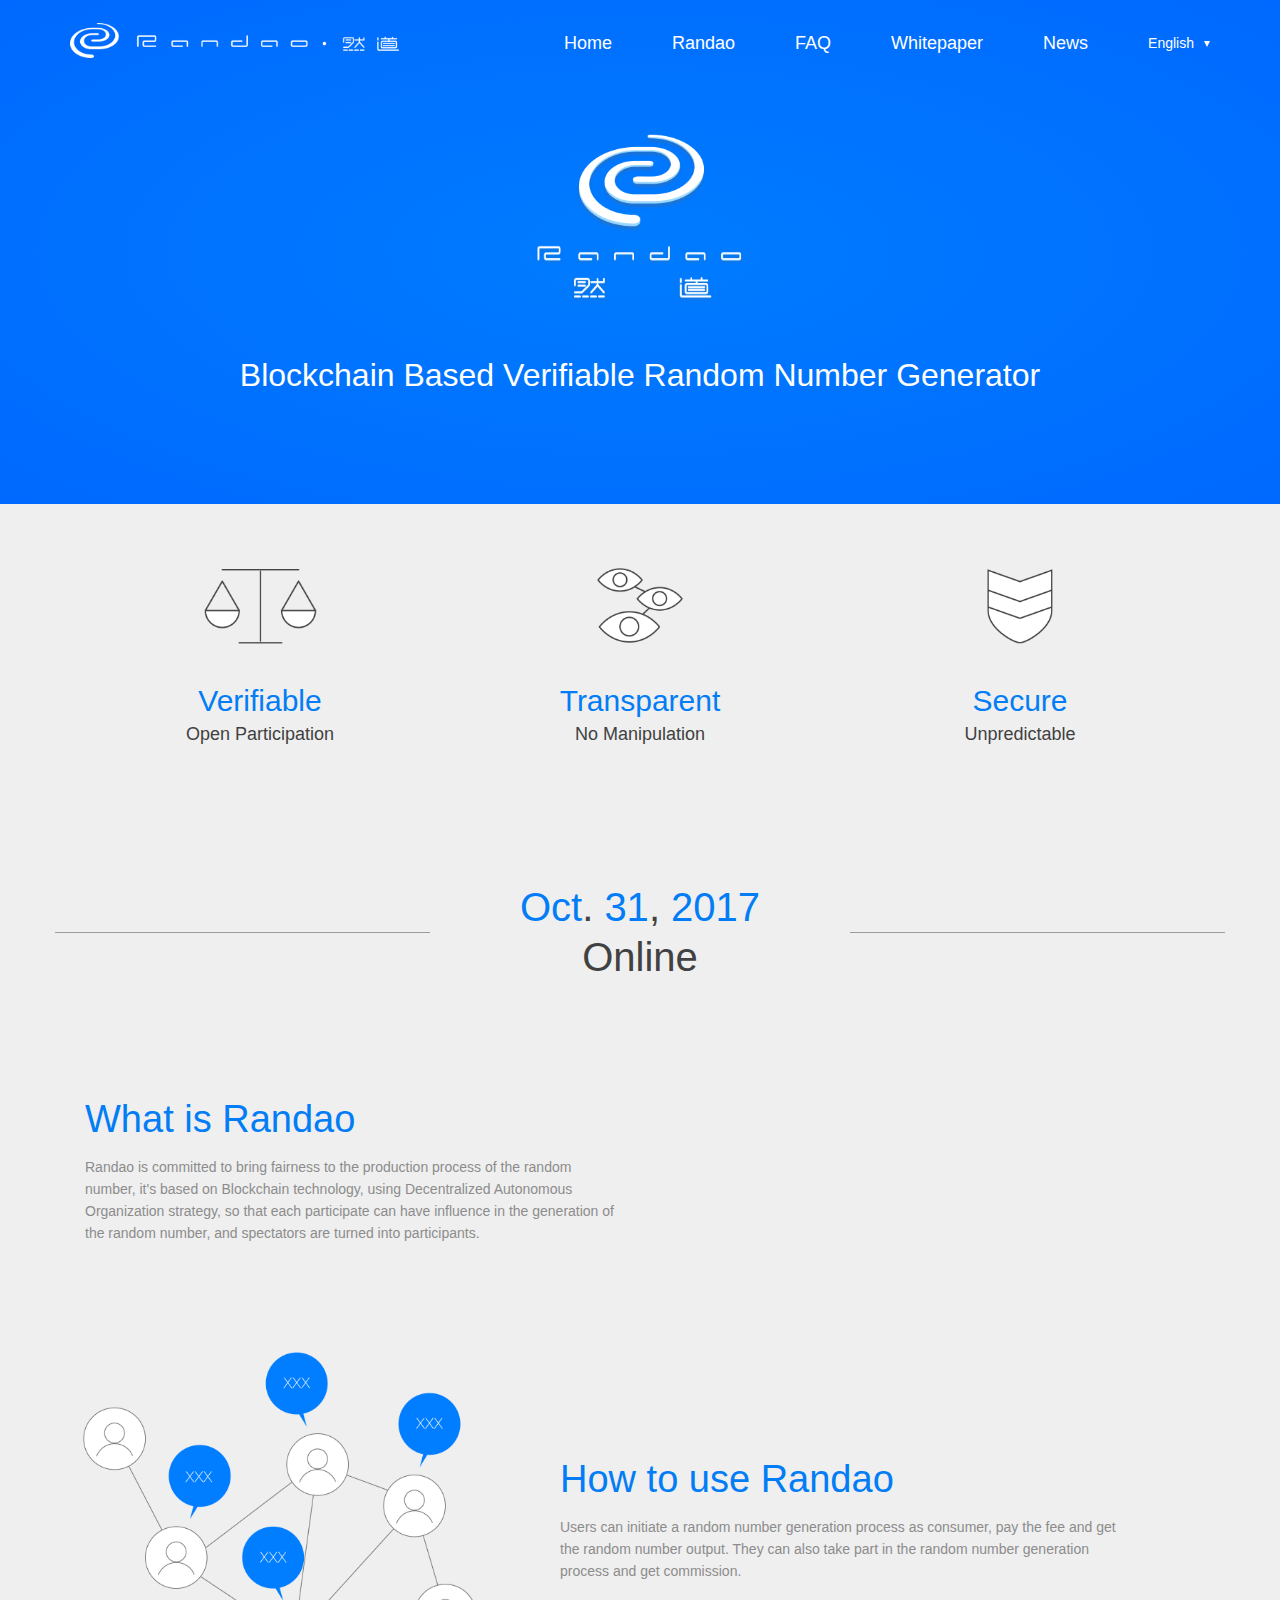
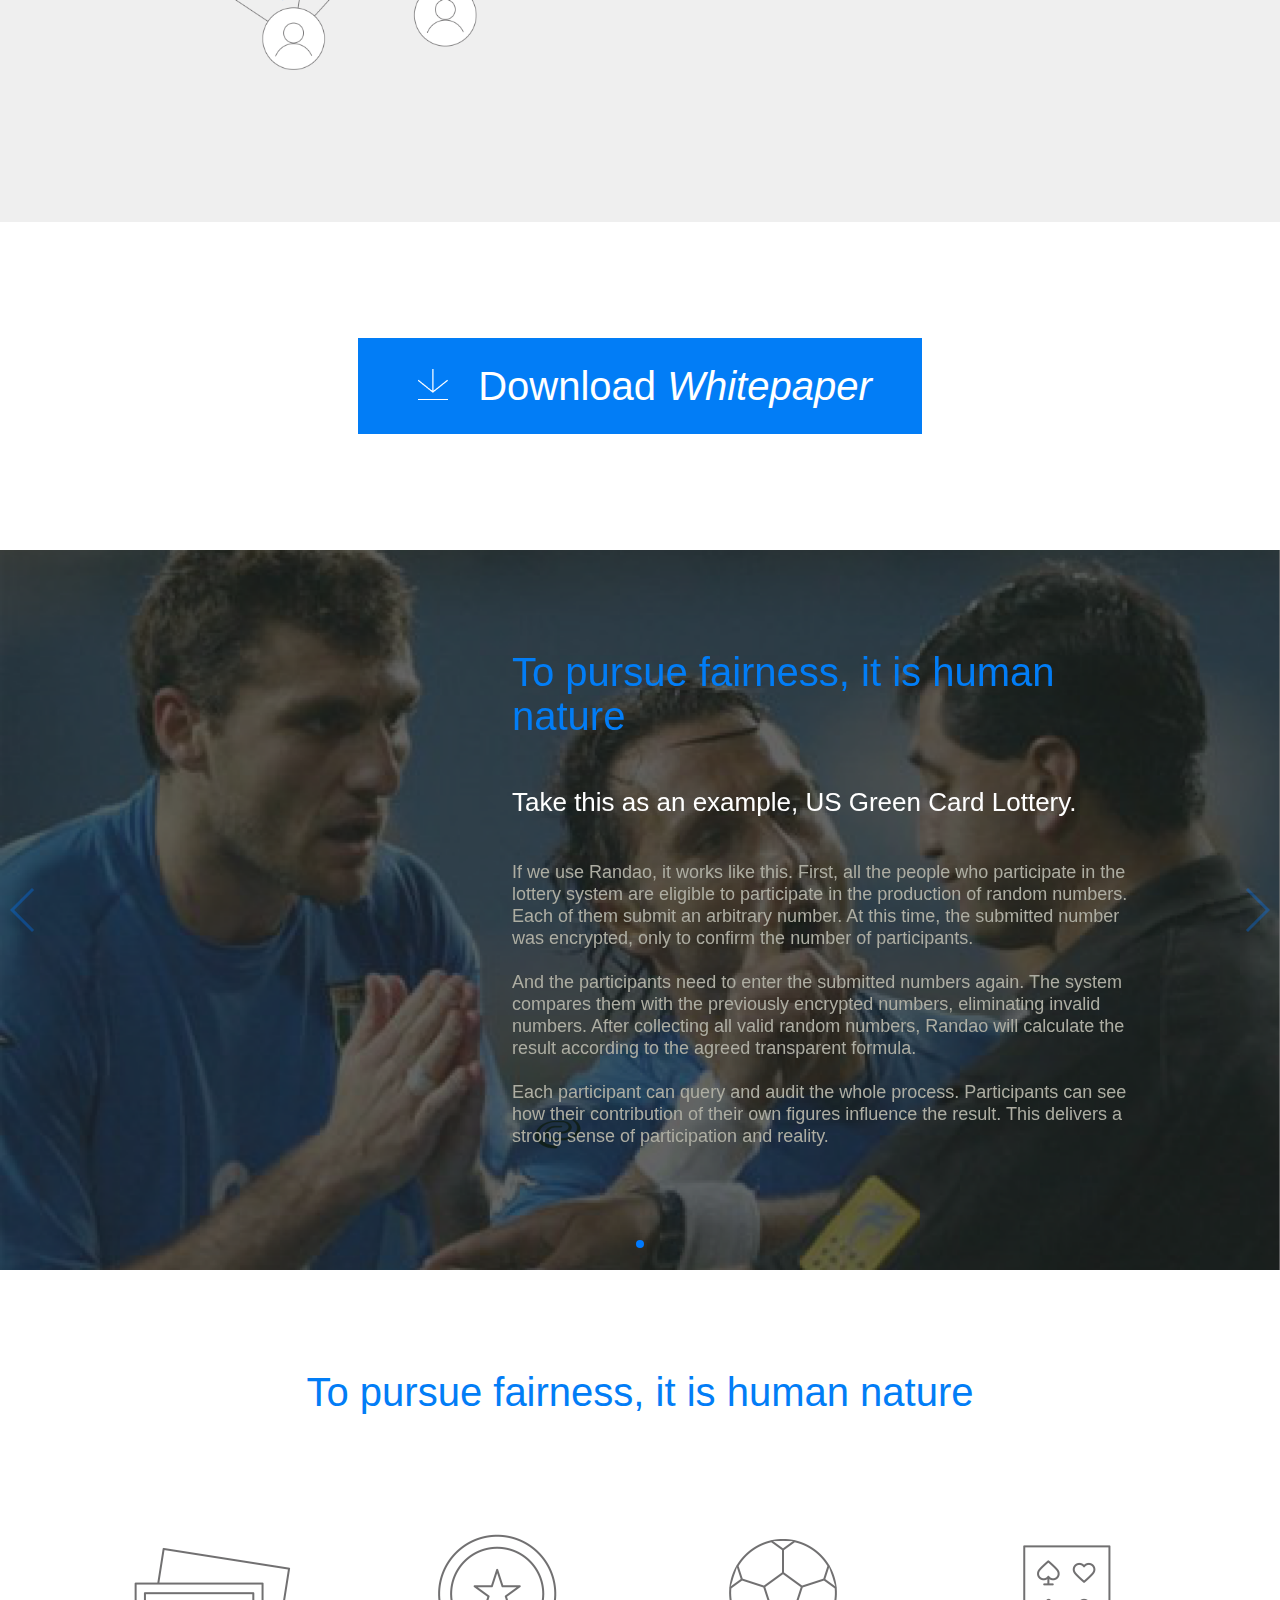
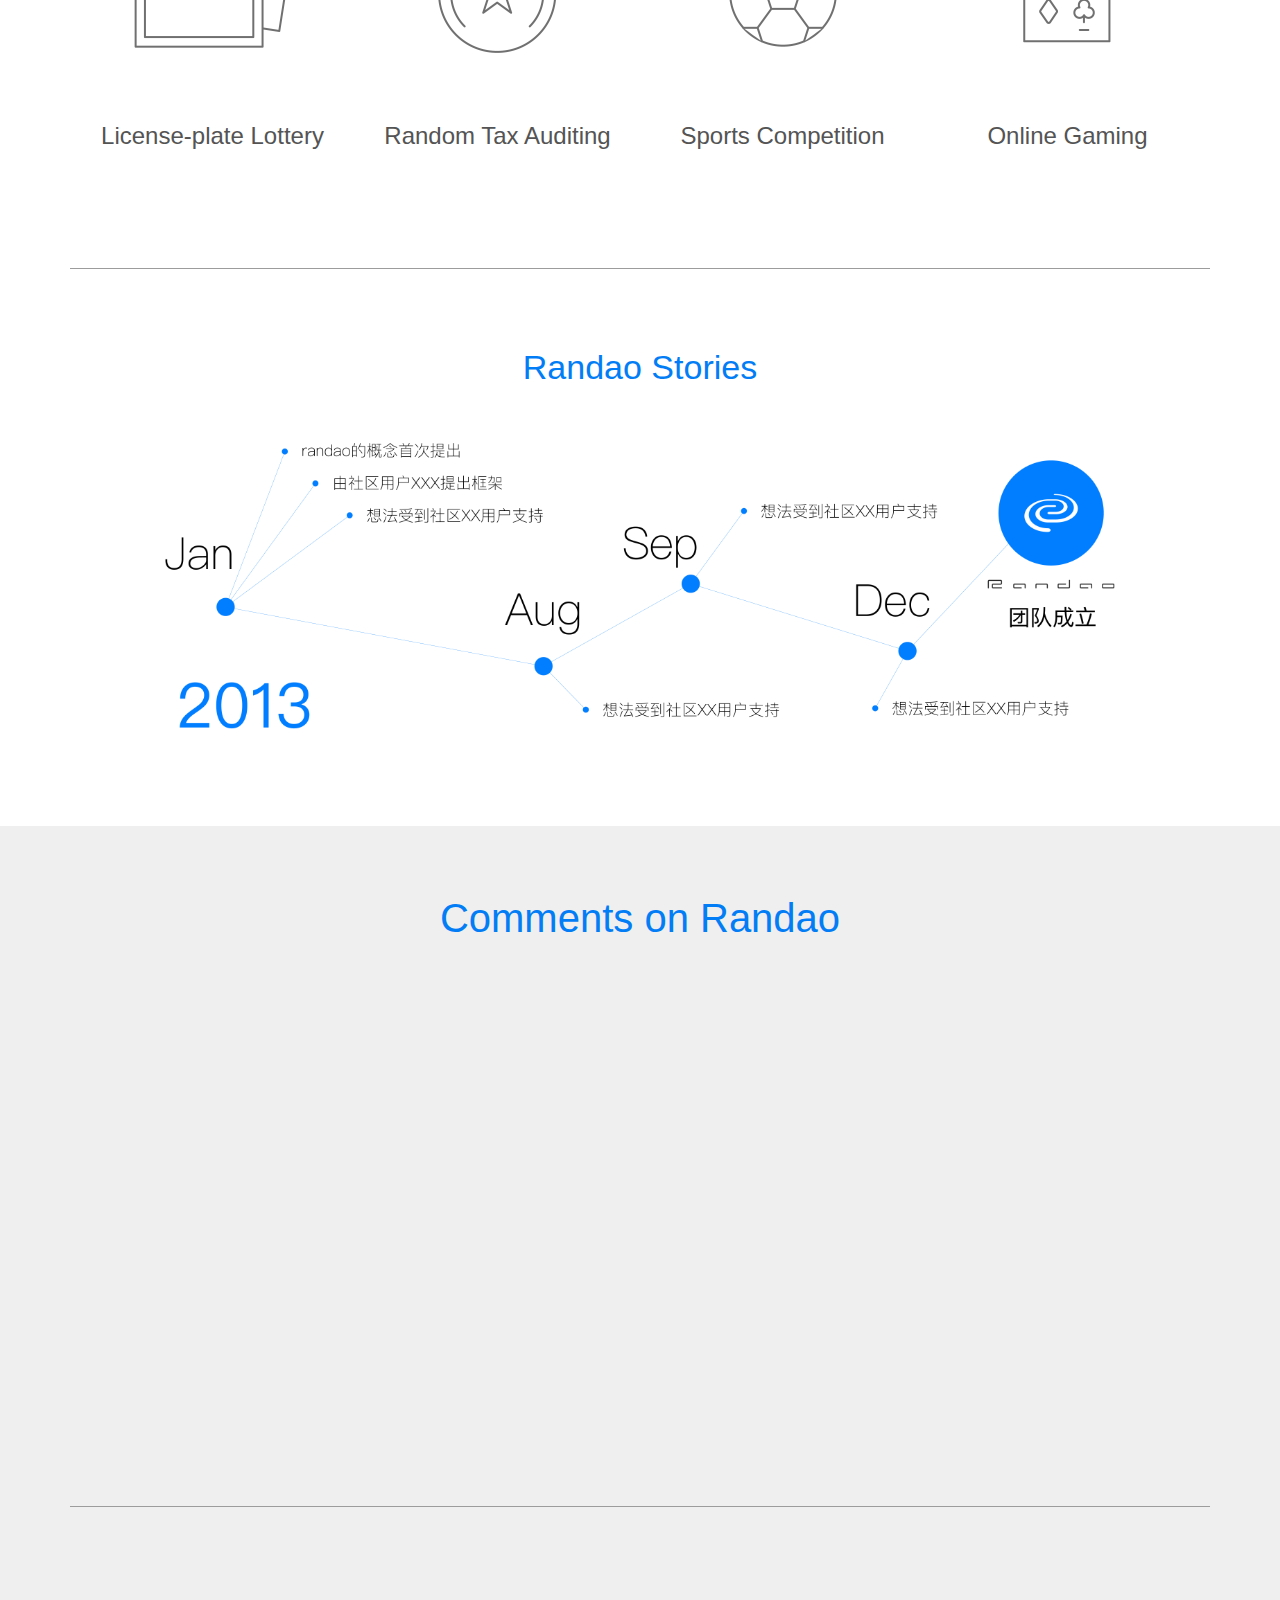
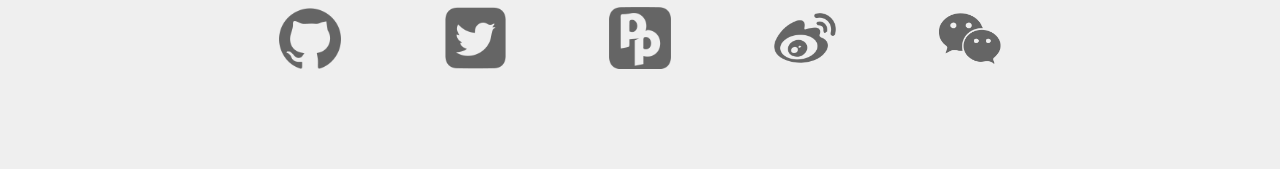
==== commit 35134bb2: "修改文字" ====
--- a/index-en.html
+++ b/index-en.html
@@ -32,7 +32,7 @@
                     </div>
                     <ul class="is-dropdown-submenu">
                         <li  class="is-submenu-item">
-                            <a href="index.html"><i class="country-icon chn"></i>中文</a>
+                            <a href="index.html"><i class="country-icon chn"></i>Chinese</a>
                         </li>
                         <li  class="is-submenu-item">
                             <a href="index-en.html"><i class="country-icon en"></i>English</a>
@@ -42,11 +42,11 @@
                 <div class="navbar-collapse collapse" role="navigation">
                     <ul class="nav navbar-nav">
                         <!-- <li class="hidden-sm hidden-md"><a href="javascript:void(0);">首页</a></li> -->
-                        <li><a href="javascript:void(0);">首页</a></li>
+                        <li><a href="javascript:void(0);">Home</a></li>
                         <li><a href="javascript:void(0);">Randao</a></li>
                         <li><a href="javascript:void(0);">FAQ</a></li>
-                        <li><a href="javascript:void(0);">白皮书</a></li>
-                        <li><a href="javascript:void(0);">新闻</a></li>
+                        <li><a href="javascript:void(0);">Whitepaper</a></li>
+                        <li><a href="javascript:void(0);">News</a></li>
                     </ul>
                 </div>
             </div>
@@ -54,7 +54,7 @@
         <div class="header-main">
             <div class="container">
                 <div class="h-logo"></div>
-                <p class="h-title">基于以太坊、分布式公平随机数服务</p>
+                <p class="h-title">Blockchain Based Verifiable Random Number Generator</p>
             </div>
             <div class="circle-group">
                 <div class="circle circle-1"></div>
@@ -71,30 +71,34 @@
                 <div class="col-sm-6 col-md-4">
                     <div class="thumbnail  text-center advantage-infs">
                         <div class="advantage-ph advantage-ph1"></div>
-                        <h3>公平</h3>
-                        <p>可参与</p>
+                        <h3>Verifiable</h3>
+                        <p>Open Participation</p>
                     </div>
                 </div>
                 <div class="col-sm-6 col-md-4">
                     <div class="thumbnail text-center advantage-infs">
                         <div class="advantage-ph advantage-ph2"></div>
-                        <h3>透明</h3>
-                        <p>不可被控制</p>
+                        <h3>Transparent</h3>
+                        <p>No Manipulation</p>
                     </div>
                 </div>
                 <div class="col-sm-6 col-md-4">
                     <div class="thumbnail text-center advantage-infs">
                         <div class="advantage-ph advantage-ph3"></div>
-                        <h3>安全</h3>
-                        <p>不被泄露</p>
+                        <h3>Secure</h3>
+                        <p>Unpredictable</p>
                     </div>
                 </div>
             </div>
             <div class="row">
                 <div class="online-time-box boxZC">
                     <div class="online-time text-center">
-                        <p id="rolling"><em class="year">2017</em>年<em class="month">10</em>月<em class="date">31</em>日</p>
-                        <p class="last">上线正式</p>
+                        <p id="rolling">
+                            <em>Oct</em>.
+                            <em class="date">31</em>,
+                            <em class="year">2017</em>
+                        </p>
+                        <p class="last">Online</p>
                     </div>
                 </div>
             </div>
@@ -102,7 +106,7 @@
                 <div class="col-sm-6 col-md-6">
                     <dl class="text-style what-randao">
                         <dt>What is Randao</dt>
-                        <dd>被特朗普一番安慰电话惹哭的美军阵亡战士遗孀周一首次接受媒体采访时承认，特朗普让她哭得更加伤心，他甚至叫不出自己丈夫的名字。美国陆军中士约翰逊（La David Johnson）本月初在尼日尔遭伏击阵亡，17日特朗普致电他的遗孀梅</dd>
+                        <dd>Randao is committed to bring fairness to the production process of the random number, it's based on Blockchain technology, using Decentralized Autonomous Organization strategy, so that each participate can have influence in the generation of the random number, and spectators are turned into participants.</dd>
                     </dl>
                 </div>
             </div>
@@ -114,7 +118,8 @@
                 <div class="col-sm-7 col-md-7">
                     <dl class="text-style with-randao">
                         <dt>How to use Randao</dt>
-                        <dd>被特朗普一番安慰电话惹哭的美军阵亡战士遗孀周一首次接受媒体采访时承认，特朗普让她哭得更加伤心</dd>
+                        <dd>Users can initiate a random number generation process as consumer, pay the fee and get the random number output. They can also take part in the random number generation process and get commission.
+                        </dd>
                     </dl>
                 </div>
             </div>
@@ -130,22 +135,17 @@
     <div class="swiper-container swiper-container-randao">
         <div class="swiper-wrapper">
             <div class="swiper-slide swiper-slide1">
-                <div class="swiper-content">
-                        <h3 class="title1">追求公平，是人类的天性</h3>
-                        <h4 class="swiper-sub-t">如果需要分页器</h4>
-                        <p>50万行VC++源码: 大型组态工控、电力仿真CAD与GIS源码库</p>
-                        <p>报表开发有捷径：快速设计轻松集成，数据可视化和交互，报表开发有捷径：快速设计轻松集成，数据可视化和交互
-        </p>
-                        <p>报表开发有捷径：快速设计轻松集成，数据可视化和交互
-        </p>
-                        <p>报表开发有捷径：快速设计轻松集成，数据可视化和交互
-        报表开发有捷径：快速设计轻松集成，数据可视化和交互
-        </p>
-                        <p>报表开发有捷径：快速设计轻松集成，数据可视化和交互
-        </p>
-                        <div class="swiper-tag hidden-xs">
+                <div class="swiper-content swiper-content-en">
+                        <h3 class="title1">To pursue fairness, it is human nature</h3>
+                        <h4 class="swiper-sub-t">Take this as an example, US Green Card Lottery.</h4>
+                        <p>If we use Randao, it works like this. First, all the people who participate in the lottery system are eligible to participate in the production of random numbers. Each of them submit an arbitrary number. At this time, the submitted number was encrypted, only to confirm the number of participants.</p>
+                        <p>And the participants need to enter the submitted numbers again. The system compares them with the previously encrypted numbers, eliminating invalid numbers. After collecting all valid random numbers, Randao will calculate the result according to the agreed transparent formula. 
+                        </p>
+                        <p>Each participant can query and audit the whole process. Participants can see how their contribution of their own figures influence the result. This delivers a strong sense of participation and reality.
+                        </p>
+<!--                         <div class="swiper-tag hidden-xs">
                             通过公平随机数改变结果
-                        </div>
+                        </div> -->
                 </div>
             </div>
 <!--             <div class="swiper-slide">Slide 2</div>
@@ -162,29 +162,29 @@
    <div class="journey">
         <div class="container">
             <div class="usage-list text-center">
-                <h3 class="usage-list-t">追求公平，是人类的天性</h3>
+                <h3 class="usage-list-t">To pursue fairness, it is human nature</h3>
                 <ul class="clearfix list-box">
                     <li class="col-sm-3 col-md-3">
                         <div class="type-ph type-ph1"></div>
-                        <p>摇车牌</p>
+                        <p>License-plate Lottery</p>
                     </li>
                     <li class="col-sm-3 col-md-3">
                         <div class="type-ph type-ph2"></div>
-                        <p>税务抽检</p>
+                        <p>Random Tax Auditing</p>
                     </li>
                     <li class="col-sm-3 col-md-3">
                         <div class="type-ph type-ph3"></div>
-                        <p>足球比赛</p>
+                        <p>Sports Competition</p>
                     </li>
                     <li class="col-sm-3 col-md-3">
                         <div class="type-ph type-ph4"></div>
-                        <p>线上棋牌</p>
+                        <p>Online Gaming</p>
                     </li>
                 </ul>
             </div>
             <div class="origin">
-                 <h3 class="title text-center">Randao的由来</h3>
-                 <div class="col-md-10 col-sm-10 origin-ph">
+                 <h3 class="title text-center">Randao Stories</h3>
+                 <div class="col-md-10 col-sm-10 origin-ph origin-ph-en">
                  </div>
             </div>
         </div>
@@ -194,29 +194,21 @@
    <div class="bg use-box">
         <div class="container">
             <div class="chat-box box">
-                <h3 class="title1 text-center">大牛看Randao</h3>
+                <h3 class="title1 text-center">Comments on Randao</h3>
                 <ul class="chat-list  clearfix">
                     <li class="chat-details">
                         <div class="chat-details-ph hidden-xs" ></div>
                         <div class="chat-infs">
-                            <h3><em>老李</em>资深专家空手套白狼</h3>
-                            <p>放速度设置，提供easing值 或 放速度设置，提供easing值 或 放asing值 或 放速度设置，提供easing值 或 放速度设置，提供easing值 或 </p>
+                            <h3><em>Dr. Gavin Wood</em>Polkadot Whitepaper</h3>
+                            <p>The specific means of determining the partitioning ... would likely be based either around ... the RanDAO or use data combined from previous blocks ...</p>
                             <i class="san"></i>
                         </div>
                     </li>
                     <li class="chat-details">
                         <div class="chat-details-ph hidden-xs"></div>
                         <div class="chat-infs">
-                            <h3><em>老李</em>资深专家空手套白狼</h3>
-                            <p>放速度设置，提供easing值 或 放速度设置，提供easing值 或 放asing值 或 放速度设置，提供easing值 或 放速度设置，提供easing值 或 </p>
-                            <i class="san"></i>
-                        </div>
-                    </li>
-                    <li class="chat-details">
-                        <div class="chat-details-ph hidden-xs"></div>
-                        <div class="chat-infs">
-                            <h3><em>老李</em>资深专家空手套白狼</h3>
-                            <p>放速度设置，提供easing值 或 放速度设置，提供easing值 或 放asing值 或 放速度设置，提供easing值 或 放速度设置，提供easing值 或 </p>
+                            <h3><em>The Ethereum Foundation</em></h3>
+                            <p>The Ethereum Foundation claims random number generation on the blockchain as an important issue to be researched for the next 2 to 3 years and take Randao as one of the implementation approaches.</p>
                             <i class="san"></i>
                         </div>
                     </li>
--- a/css/style.css
+++ b/css/style.css
@@ -220,12 +220,14 @@
     margin: 80px 0px 50px 0px;
 }
 .origin-ph{
-    /*width: 1000px;*/
     height: 300px;
     float: none;
     background: url("../images/journey.png") no-repeat center;
     background-size: contain;
     margin: 0px auto 90px;
+}
+.origin-ph-en{
+
 }
 .chat-box .title1{
     margin-top: 70px;
@@ -401,12 +403,15 @@
 .swiper-content{
     position: absolute;
     left: 40%;
-    top: 60px;
+    right: 10%;
+    top: 120px;
     color: #fff;
-
+}
+.swiper-content-en{
+    top: 100px
 }
 .swiper-content .swiper-sub-t{
-    margin-top: 70px;
+    margin-top: 50px;
     font-size: 26px;
 }
 .swiper-content p{
@@ -415,7 +420,6 @@
     margin-top: 22px;
     line-height: 22px;
     font-weight: 300;
-    max-width: 680px;
 }
 .swiper-content p:first-of-type{
     margin-top: 45px;
@@ -472,7 +476,7 @@
   width: 16px;
   height: 16px;
   display: inline-block; 
-  background-size: contain;
+  background-size: cover;
   margin-right: 5px;
   vertical-align: -3px; 
   background-repeat: no-repeat;
@@ -488,7 +492,7 @@
     right: 0;
     top: 100%;
     position: absolute;
-    width: 110px;
+    width: 120px;
     display: none;
     z-index: 4;
 }/*
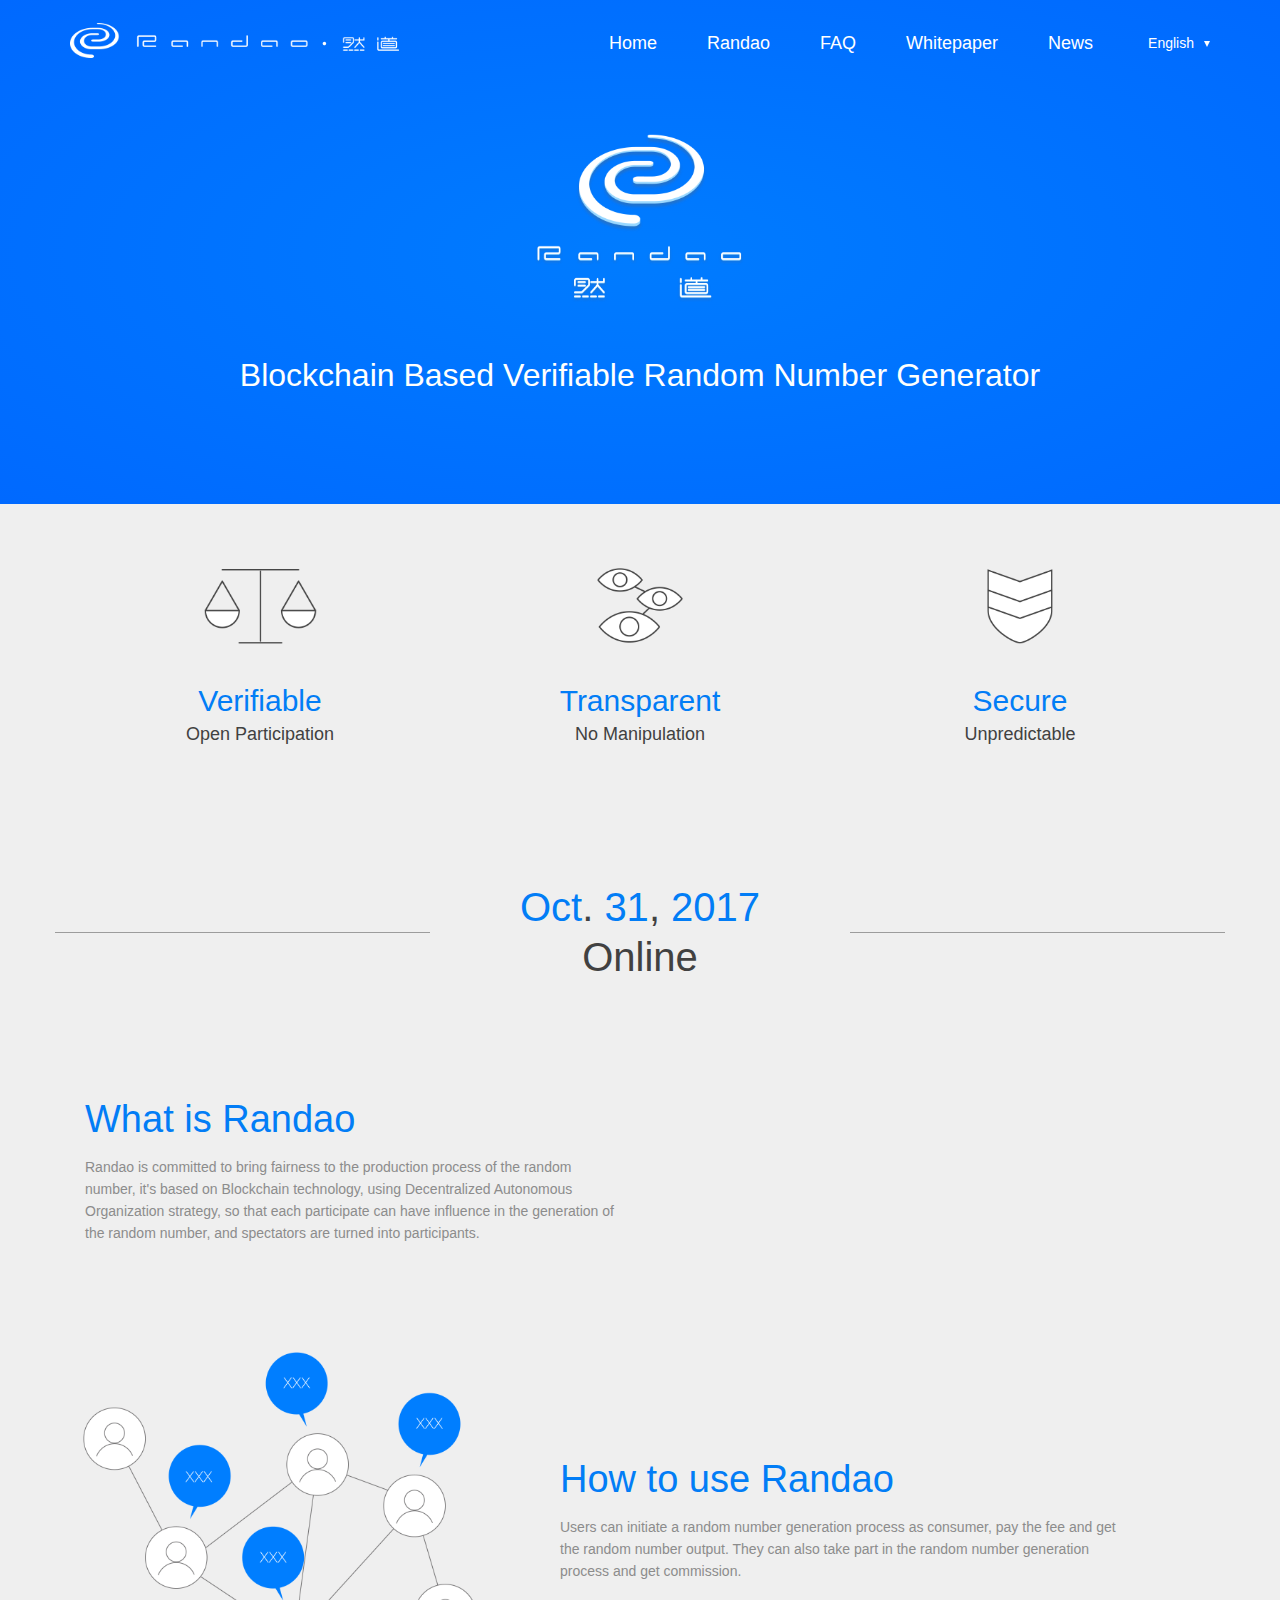
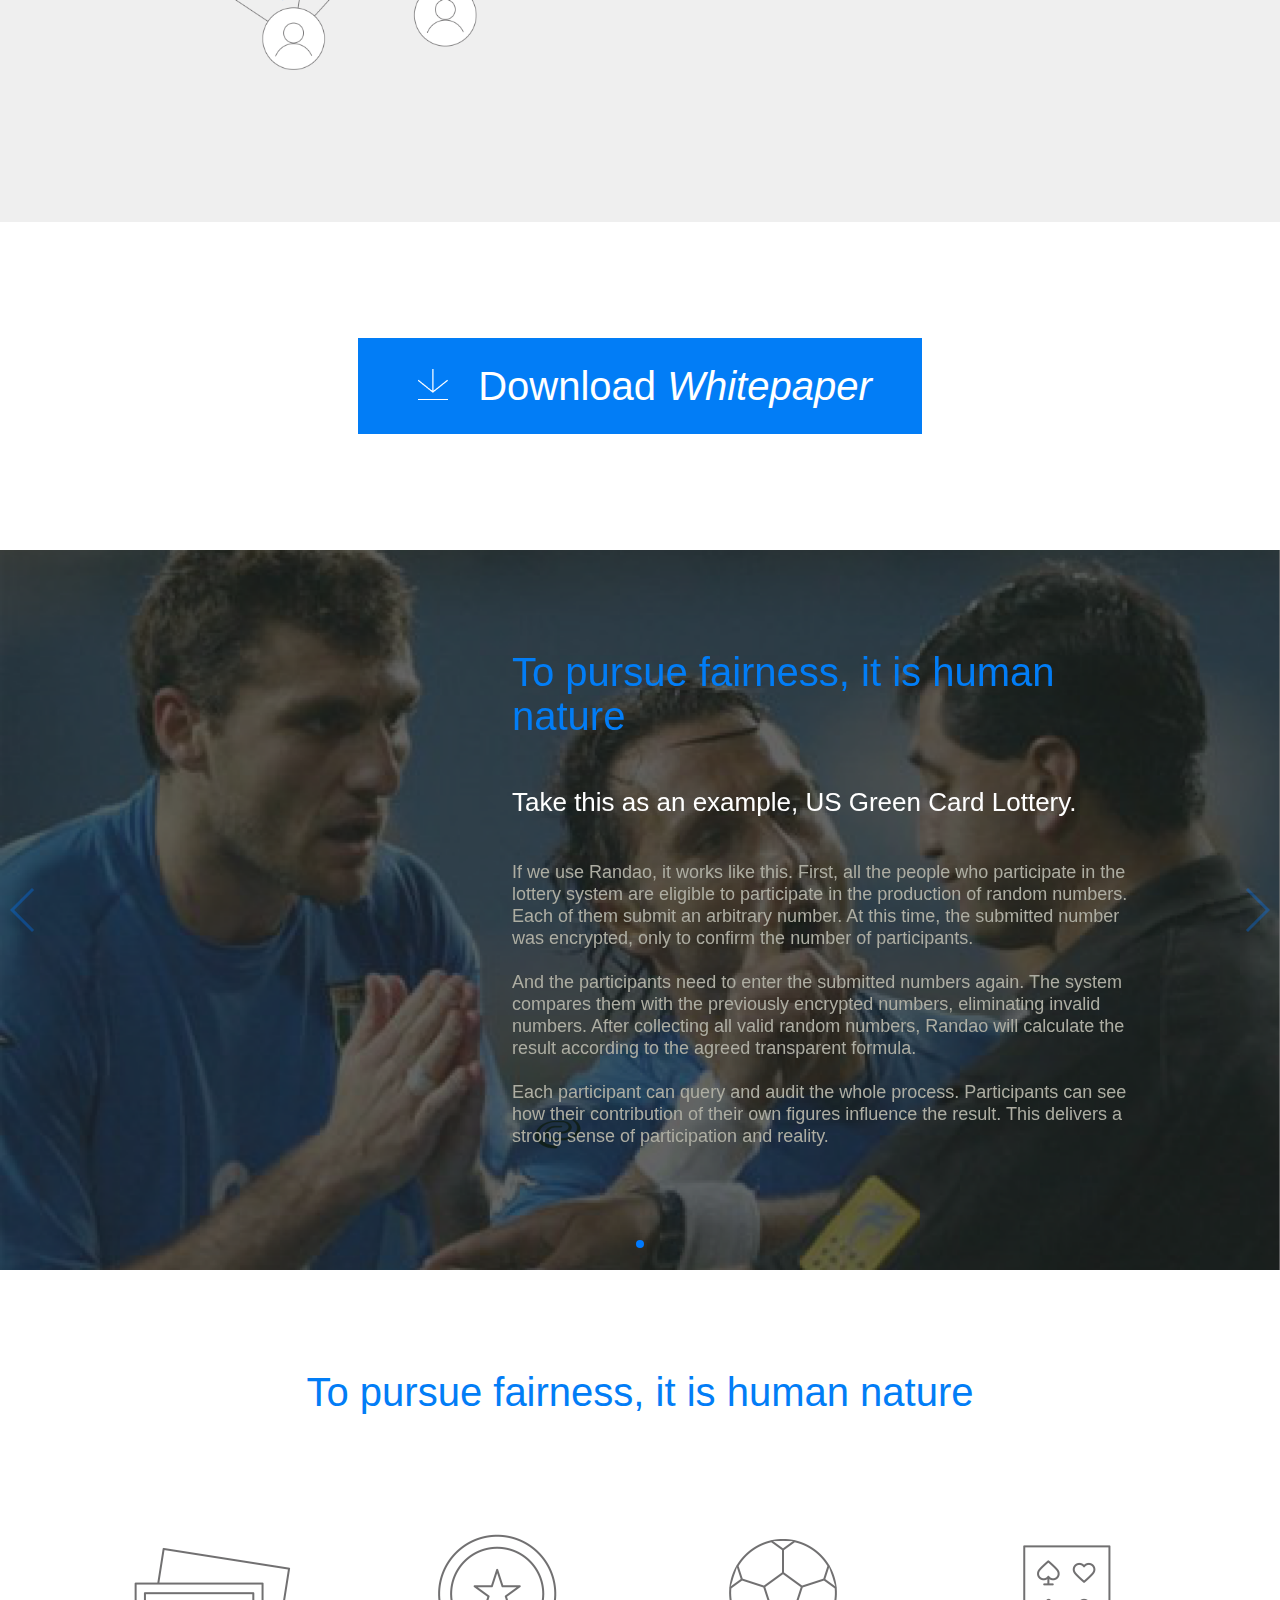
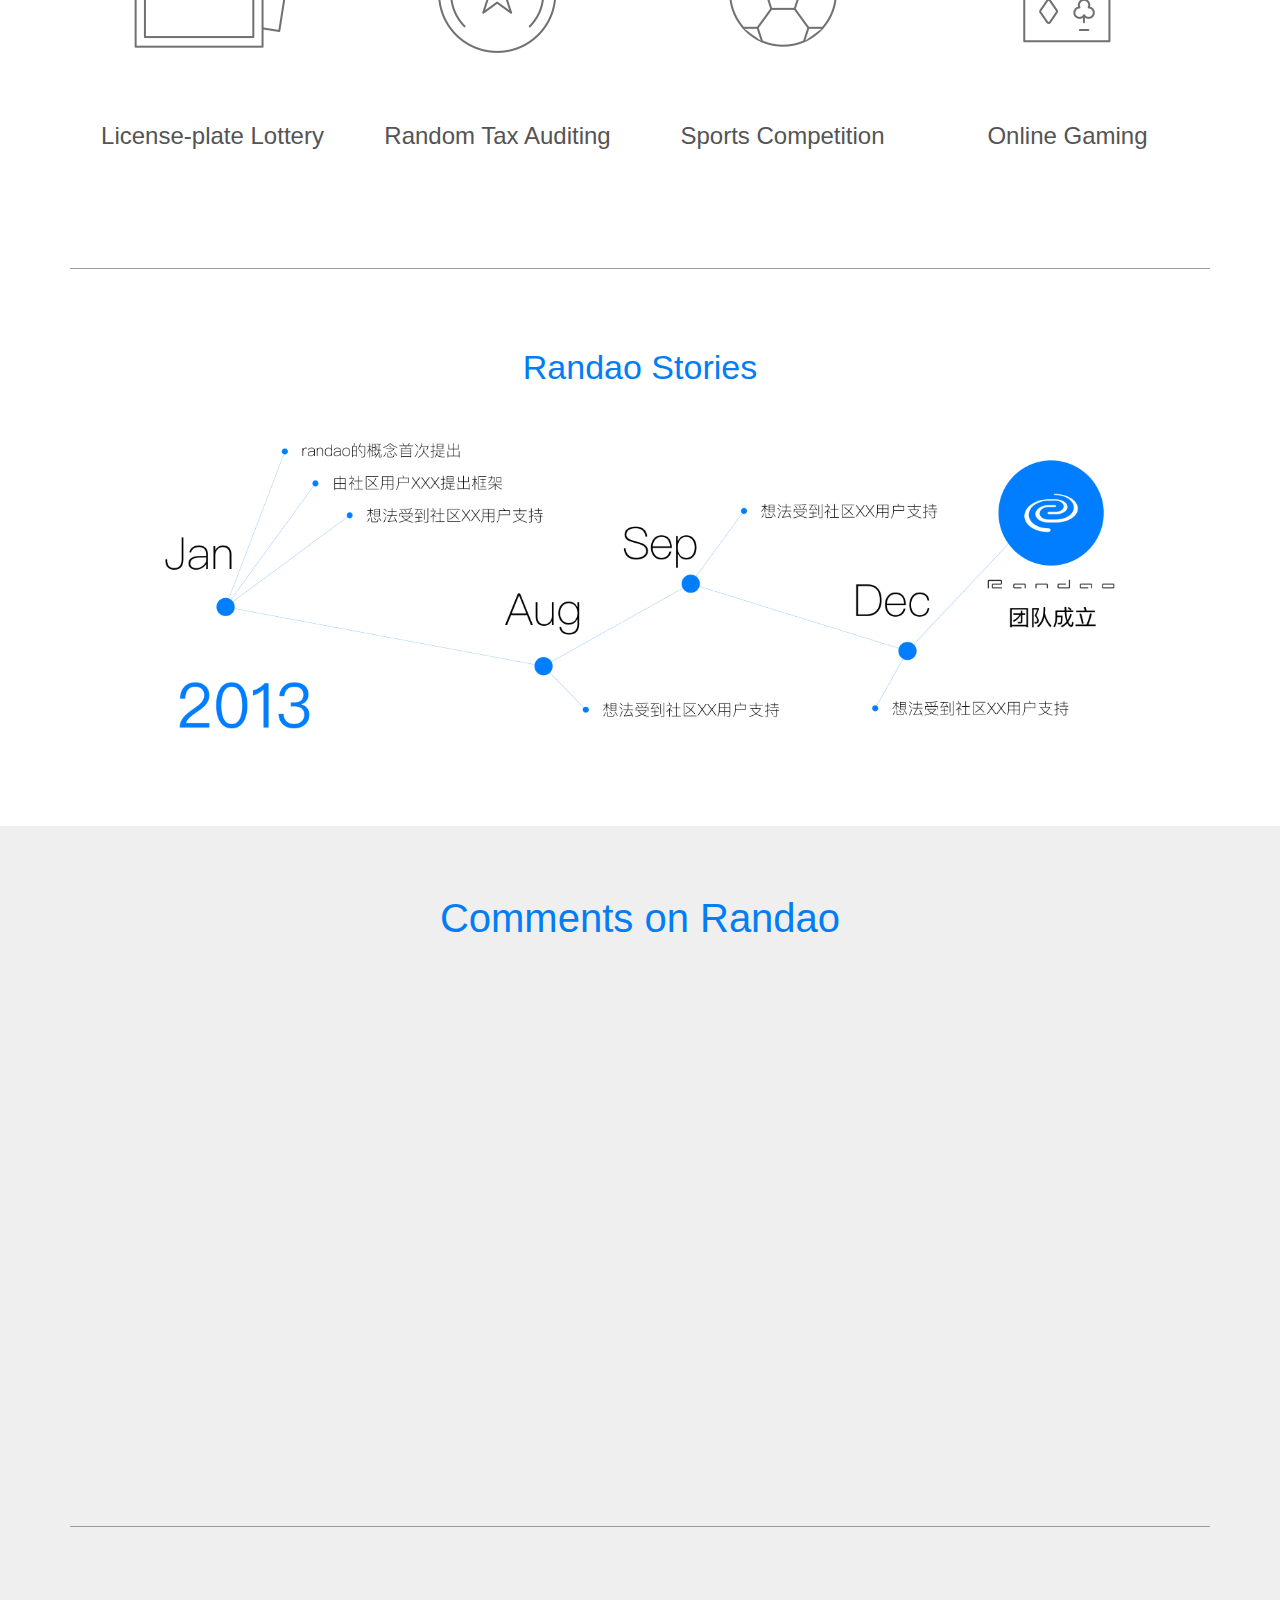
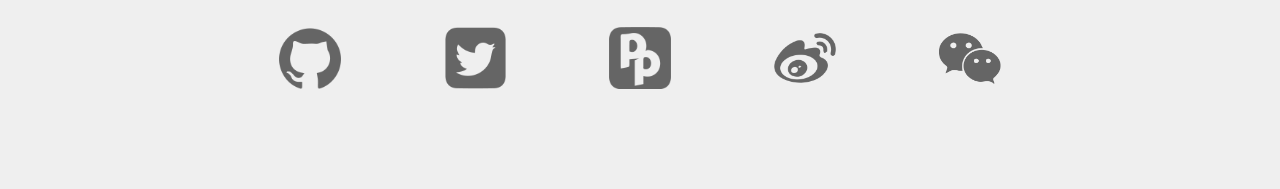
==== commit 41bc3191: "增加图片" ====
--- a/index-en.html
+++ b/index-en.html
@@ -110,7 +110,7 @@
                     </dl>
                 </div>
             </div>
-            <div class="random-state clearfix">
+            <div class="random-state clearfix random-state-en">
                 <div class="col-sm-5 col-md-5">
                     <div class="with-randao-ph">
                     </div>
@@ -197,7 +197,10 @@
                 <h3 class="title1 text-center">Comments on Randao</h3>
                 <ul class="chat-list  clearfix">
                     <li class="chat-details">
-                        <div class="chat-details-ph hidden-xs" ></div>
+                        <div class="chat-details-ph hidden-xs" >
+                            <svg xmlns="http://www.w3.org/2000/svg" xmlns:xlink="http://www.w3.org/1999/xlink" viewBox="0 0 433.66 433.66"><defs><style>.cls-1{fill:#4d4d4d;}.cls-2{fill:url(#radial-gradient);}.cls-3{fill:url(#radial-gradient-2);}.cls-4{fill:#d85da1;}</style><radialGradient id="radial-gradient" cx="98.4" cy="210.83" r="32.03" gradientUnits="userSpaceOnUse"><stop offset="0" stop-color="#fff"/><stop offset="1" stop-color="#f2f2f2"/></radialGradient><radialGradient id="radial-gradient-2" cx="229.09" cy="213.35" r="87.57" xlink:href="#radial-gradient"/></defs><title>Asset 1</title><g id="Layer_2" data-name="Layer 2"><g id="Layer_1-2" data-name="Layer 1"><circle class="cls-1" cx="216.83" cy="216.83" r="216.83"/><path class="cls-2" d="M117.37,204.43a22.29,22.29,0,0,0,4.7-7.1,20.49,20.49,0,0,0,1.63-7.88,16.78,16.78,0,0,0-1.13-6.09,13.94,13.94,0,0,0-3.52-5.17,17.56,17.56,0,0,0-6.05-3.6,25.3,25.3,0,0,0-8.72-1.35,30,30,0,0,0-6.93.82c-8.5,2-14.11,5.36-19,10.15a21.11,21.11,0,0,0-3.89,5,11.32,11.32,0,0,0-1.42,5.39,9.08,9.08,0,0,0,.7,3.78,5.91,5.91,0,0,0,2,2.45,8.93,8.93,0,0,0,3.29,1.35,21.67,21.67,0,0,0,4.51.42,1.06,1.06,0,0,0-.22-.56,5.29,5.29,0,0,1-.46-.9,9.67,9.67,0,0,1-.46-1.57,12.3,12.3,0,0,1-.22-2.55A19.75,19.75,0,0,1,84,188.63a20.88,20.88,0,0,1,4.71-6.29,18.35,18.35,0,0,1,6.69-3.94,27.46,27.46,0,0,1,9-1.37,11.18,11.18,0,0,1,4.64.88,8.41,8.41,0,0,1,3.18,2.43,10.26,10.26,0,0,1,1.81,3.58,15.6,15.6,0,0,1,.58,4.32,22.12,22.12,0,0,1-.48,4.52,25.36,25.36,0,0,1-3.58,8.66,19,19,0,0,1-2.89,3.48,15.44,15.44,0,0,1-3.48,2.47,10.27,10.27,0,0,1-4,1.13s2.72-16.12,5.64-26.81c-3.94-3.26-10.93-2-12,.92-4.29,11.61-7.67,33.21-9.61,42.06-1.32,6-5.95,23.72-5.95,23.72,7.42,0,12.62-3,14.64-9.69,2.11-7,6.59-27.18,6.59-27.18h.44a23.85,23.85,0,0,0,17.43-7.1Z"/><path class="cls-3" d="M335.31,229.51l4.95-23.19h8.63l.6-3.1h-8.63q.53-2.61,1-4.85t.89-3.87q.19-1,.38-1.87c.13-.59,1.8-6.89,2.18-8.27-3,3.78-13.25,8.18-13.25,8.18l-2.34,10.69h-2.53l-.64,3.1h2.57l-1.46,6.86c-1.6,1.71-6.07,4.56-8.3,1.79,0,0,0-.08,0-.08q0-12.35-9.93-12.35a16.81,16.81,0,0,0-7.06,1.42,19.14,19.14,0,0,0-5.46,3.72,23,23,0,0,0-4,5.23,35.6,35.6,0,0,0-2.68,6,37.16,37.16,0,0,0-1.51,5.95,32.75,32.75,0,0,0-.47,5c-.13.32-.26.65-.41,1a9.88,9.88,0,0,1-1.38,2.17,6,6,0,0,1-1.74,1.42,4.41,4.41,0,0,1-2.1.51,3.79,3.79,0,0,1-2.4-.62,2.75,2.75,0,0,1-.77-2.25,10.07,10.07,0,0,1,.08-1.23,7.76,7.76,0,0,1,.26-1.27s4.08-27.83,9.53-43.32c-6,.93-11.8,1.65-11.8,1.65l-4.08,19.23v-.3a3.4,3.4,0,0,0-1.49-2.79,8,8,0,0,0-4.78-1.13A14.75,14.75,0,0,0,261,204.1a17.61,17.61,0,0,0-5,3.4,23.22,23.22,0,0,0-3.85,4.91,34.35,34.35,0,0,0-2.74,5.8,35.89,35.89,0,0,0-1.62,6,35.25,35.25,0,0,0-.48,4,20.28,20.28,0,0,1-.94,2.56,10.62,10.62,0,0,1-1.4,2.32,6.8,6.8,0,0,1-1.76,1.57,4,4,0,0,1-2.1.59c-2.12,0-3.4-1.12-3.17-3.32.27-5,2.9-20.07,6-30-4,.67-11.27,1.25-11.27,1.25l-.83,4.12v-.57a3.4,3.4,0,0,0-1.49-2.79,8,8,0,0,0-4.78-1.13,14.75,14.75,0,0,0-6.16,1.27,17.61,17.61,0,0,0-5,3.4,23.22,23.22,0,0,0-3.85,4.91,34.35,34.35,0,0,0-2.74,5.8,35.88,35.88,0,0,0-1.62,6,35.34,35.34,0,0,0-.47,4,22.4,22.4,0,0,1-1.15,2.59c-1.48,2.64-3.4,5.52-5.68,6-5.28,1.19-2.73-4.46-2.23-7.34.17-1,.87-3.85.87-3.85a9,9,0,0,0,.25-1.49q.06-.74.06-1.45a11.74,11.74,0,0,0-.51-3.49,8.17,8.17,0,0,0-1.57-2.89,7.39,7.39,0,0,0-2.66-2,9.15,9.15,0,0,0-3.76-.72,10,10,0,0,0-2.57.34l17.14-12-9.32,1.25L179.68,215l6.18-29.68-11.45,1.58s-2.64,12.87-5.39,27.81c-.82,4.45-1.83,9.14-2.81,13.35a14.84,14.84,0,0,1-1.17,2.85c-.6,1.07-2.72,4-5.41,4-2.45,0-3.1-1.22-3.14-2.87-.12-5.89,8.21-44.27,8.21-44.27s-6.78,1-11.45,1.55c0,0-2.72,11.36-5,23.32l0-.2a6.36,6.36,0,0,1-8.5,2.56s0-.06,0-.08q0-12.35-9.94-12.35a16.81,16.81,0,0,0-7.06,1.42,19.14,19.14,0,0,0-5.46,3.72,23,23,0,0,0-4,5.23,35.63,35.63,0,0,0-2.68,6,37.21,37.21,0,0,0-1.51,5.95,32.37,32.37,0,0,0-.47,5.16,15.29,15.29,0,0,0,.93,5.65,9.76,9.76,0,0,0,2.57,3.78,10,10,0,0,0,3.93,2.12,17.82,17.82,0,0,0,5,.66,14.55,14.55,0,0,0,6.72-1.62,17.52,17.52,0,0,0,5.63-4.65,25.83,25.83,0,0,0,4.06-7.33,36.41,36.41,0,0,0,2.06-9.67c2.94,1.2,7.21-.58,8.06-2.7l0-.2a151.38,151.38,0,0,0-2.3,17.07,10.41,10.41,0,0,0,.64,4.19,8,8,0,0,0,1.76,2.87,6.76,6.76,0,0,0,2.63,1.66,9.76,9.76,0,0,0,3.25.53,16.35,16.35,0,0,0,2.32-.19,13.6,13.6,0,0,0,2.74-.72,15.35,15.35,0,0,0,3-1.51,14.15,14.15,0,0,0,2.07-1.65c-.57,2.25-.94,3.61-.94,3.61h11.14l4-19.11a21.73,21.73,0,0,1,3-2.1,5.5,5.5,0,0,1,2.7-.77,2.33,2.33,0,0,1,2.19,1,5.31,5.31,0,0,1,.6,2.72q0,.64-.06,1.36a9,9,0,0,1-.25,1.47l-.64,3a20.43,20.43,0,0,0-.45,4,8.46,8.46,0,0,0,2.46,6.52q2.45,2.29,7.29,2.29a14,14,0,0,0,3.08-.42,10,10,0,0,0,3.72-1.87,18.17,18.17,0,0,0,3.87-4.31c.24-.36.48-.74.71-1.14.1.39.21.77.34,1.13a10.67,10.67,0,0,0,2.3,3.85,8.39,8.39,0,0,0,3.29,2.12,11.67,11.67,0,0,0,3.85.64,11.09,11.09,0,0,0,3.8-.62,12.85,12.85,0,0,0,3.12-1.62,15.48,15.48,0,0,0,2.53-2.27,29.94,29.94,0,0,0,2.08-2.59,8.25,8.25,0,0,0,2.36,5.31,7.41,7.41,0,0,0,5.23,1.79,15.21,15.21,0,0,0,2.27-.19,12.3,12.3,0,0,0,2.61-.72,13.91,13.91,0,0,0,2.8-1.51,15,15,0,0,0,2.81-2.57,21.48,21.48,0,0,0,2.13-3,12.3,12.3,0,0,0,.4,1.35,10.67,10.67,0,0,0,2.3,3.85,8.39,8.39,0,0,0,3.29,2.12,11.67,11.67,0,0,0,3.85.64,11.13,11.13,0,0,0,3.78-.62,13.11,13.11,0,0,0,3.15-1.62,14.5,14.5,0,0,0,2.53-2.27,23.14,23.14,0,0,0,2-2.59,7,7,0,0,0,7.59,6.65,18.91,18.91,0,0,0,2.27-.15,11.88,11.88,0,0,0,2.61-.64,13.89,13.89,0,0,0,2.8-1.42,14.19,14.19,0,0,0,2.81-2.46,19.29,19.29,0,0,0,1.8-2.39c.08.27.16.55.27.8a9.76,9.76,0,0,0,2.57,3.78,10,10,0,0,0,3.93,2.12,17.81,17.81,0,0,0,5,.66,14.55,14.55,0,0,0,6.72-1.62,17.52,17.52,0,0,0,5.63-4.65A25.83,25.83,0,0,0,317,228.6a36.41,36.41,0,0,0,2.06-9.67,8.35,8.35,0,0,0,7.84-2.36l-2.76,12.94a19.64,19.64,0,0,0-.45,4.12,13.22,13.22,0,0,0,.43,3.46,7.62,7.62,0,0,0,1.36,2.78,6.26,6.26,0,0,0,2.4,1.83,8.65,8.65,0,0,0,3.55.66,17.44,17.44,0,0,0,12.61-5.25,14,14,0,0,0,3.62-7.85S342.31,235,337.61,235a2.43,2.43,0,0,1-2.13-.79,3.44,3.44,0,0,1-.55-2A9.5,9.5,0,0,1,335,231,13.2,13.2,0,0,1,335.31,229.51ZM131.72,213.24a4.88,4.88,0,0,0-.66,2.66,4.63,4.63,0,0,0,.43,2.06,2.32,2.32,0,0,0,1.64,1.19,37.92,37.92,0,0,1-1.38,6.35,26.94,26.94,0,0,1-2.13,5.1A12.88,12.88,0,0,1,127,234a4.3,4.3,0,0,1-2.81,1.25,5.62,5.62,0,0,1-1.85-.26,2.41,2.41,0,0,1-1.23-1,4.87,4.87,0,0,1-.68-1.91,19.14,19.14,0,0,1-.21-3.14,27.29,27.29,0,0,1,.38-4.29,42.25,42.25,0,0,1,1.06-4.78,39.84,39.84,0,0,1,1.64-4.7,26,26,0,0,1,2.12-4.06,12.71,12.71,0,0,1,2.44-2.85,4.13,4.13,0,0,1,2.68-1.08,3.22,3.22,0,0,1,1.3.23,1.93,1.93,0,0,1,.85.77,4.52,4.52,0,0,1,.53,1.4,13.73,13.73,0,0,1,.26,2.1A4,4,0,0,0,131.72,213.24ZM227.44,228a10.58,10.58,0,0,1-1.11,3,9.44,9.44,0,0,1-1.62,2.13,6.64,6.64,0,0,1-1.85,1.28,4.46,4.46,0,0,1-1.83.43,7.39,7.39,0,0,1-1.21-.11,2.32,2.32,0,0,1-1.27-.7,4.64,4.64,0,0,1-1-1.79,11,11,0,0,1-.42-3.44,28.11,28.11,0,0,1,.34-4.1,38.71,38.71,0,0,1,2.61-9.24,22.45,22.45,0,0,1,2.15-4,11.45,11.45,0,0,1,2.66-2.81,5.15,5.15,0,0,1,3.08-1.06,3.3,3.3,0,0,1,1.55.32,2.89,2.89,0,0,1,1,.79,3.05,3.05,0,0,1,.51,1,3.12,3.12,0,0,1,.15.85Zm41.49,0v.42a9.58,9.58,0,0,1-1.11,2.83,8.79,8.79,0,0,1-1.62,2,6.51,6.51,0,0,1-1.85,1.19,4.66,4.66,0,0,1-1.76.4,7.39,7.39,0,0,1-1.21-.11,2.32,2.32,0,0,1-1.27-.7,4.64,4.64,0,0,1-1-1.79,11,11,0,0,1-.42-3.44,28.12,28.12,0,0,1,.34-4.1,38.72,38.72,0,0,1,2.61-9.24,22.44,22.44,0,0,1,2.15-4,11.45,11.45,0,0,1,2.66-2.81,5.15,5.15,0,0,1,3.08-1.06,3.42,3.42,0,0,1,1.49.28,2.57,2.57,0,0,1,.93.72,3.37,3.37,0,0,1,.51.89,6.07,6.07,0,0,1,.25.79Zm42.32-14.79a4.88,4.88,0,0,0-.66,2.66A4.63,4.63,0,0,0,311,218a2.32,2.32,0,0,0,1.64,1.19,37.88,37.88,0,0,1-1.38,6.35,26.94,26.94,0,0,1-2.13,5.1,12.87,12.87,0,0,1-2.63,3.4,4.3,4.3,0,0,1-2.81,1.25,5.62,5.62,0,0,1-1.85-.26,2.41,2.41,0,0,1-1.23-1,4.87,4.87,0,0,1-.68-1.91,19.1,19.1,0,0,1-.21-3.14,27.35,27.35,0,0,1,.38-4.29,42.39,42.39,0,0,1,1.06-4.78,40,40,0,0,1,1.64-4.7,26,26,0,0,1,2.12-4.06,12.72,12.72,0,0,1,2.44-2.85,4.13,4.13,0,0,1,2.68-1.08,3.22,3.22,0,0,1,1.3.23,1.92,1.92,0,0,1,.85.77,4.53,4.53,0,0,1,.53,1.4,13.78,13.78,0,0,1,.26,2.1A4,4,0,0,0,311.25,213.24Z"/><circle class="cls-4" cx="358.16" cy="235.94" r="6.41"/></g></g></svg>
+
+                        </div>
                         <div class="chat-infs">
                             <h3><em>Dr. Gavin Wood</em>Polkadot Whitepaper</h3>
                             <p>The specific means of determining the partitioning ... would likely be based either around ... the RanDAO or use data combined from previous blocks ...</p>
@@ -205,7 +208,7 @@
                         </div>
                     </li>
                     <li class="chat-details">
-                        <div class="chat-details-ph hidden-xs"></div>
+                        <div class="chat-details-ph hidden-xs foundation"></div>
                         <div class="chat-infs">
                             <h3><em>The Ethereum Foundation</em></h3>
                             <p>The Ethereum Foundation claims random number generation on the blockchain as an important issue to be researched for the next 2 to 3 years and take Randao as one of the implementation approaches.</p>
--- a/css/style.css
+++ b/css/style.css
@@ -6,7 +6,7 @@
     font-family: PingFangSC-Light,BlinkMacSystemFont,Helvetica Neue,Helvetica,Roboto,Arial,PingFang SC,Hiragino Sans GB,Microsoft Yahei,Microsoft Jhenghei,sans-serif;
 }
 .nav>li>a{
-    padding: 10px 30px
+    padding: 10px 25px
 }
 .header-wrap {
     height: 504px;
@@ -229,6 +229,9 @@
 .origin-ph-en{
 
 }
+.chat-box{
+    padding-bottom: 90px;
+}
 .chat-box .title1{
     margin-top: 70px;
 }
@@ -268,12 +271,17 @@
     width: 200px;
     height: 200px;
     border-radius: 50%;
-    background:#fff;
     box-shadow: 0px 0px 3px #eae7e7;
     position: absolute;
     top: -10px;
     left: 0px;
-
+}
+.foundation {
+    background-color:#fff;
+    background-image: url("../images/foundation.png");
+    background-repeat: no-repeat;
+    background-position: center;
+    background-size: contain;
 }
 .chat-infs{
     background:#fff;
@@ -612,5 +620,10 @@
     .advantage-infs h3{
         font-size: 26px;
     }
-}
-/**/
+
+}
+@media (max-width: 414px){
+    .random-state-en{
+        margin-bottom: 30px;
+    }
+}
